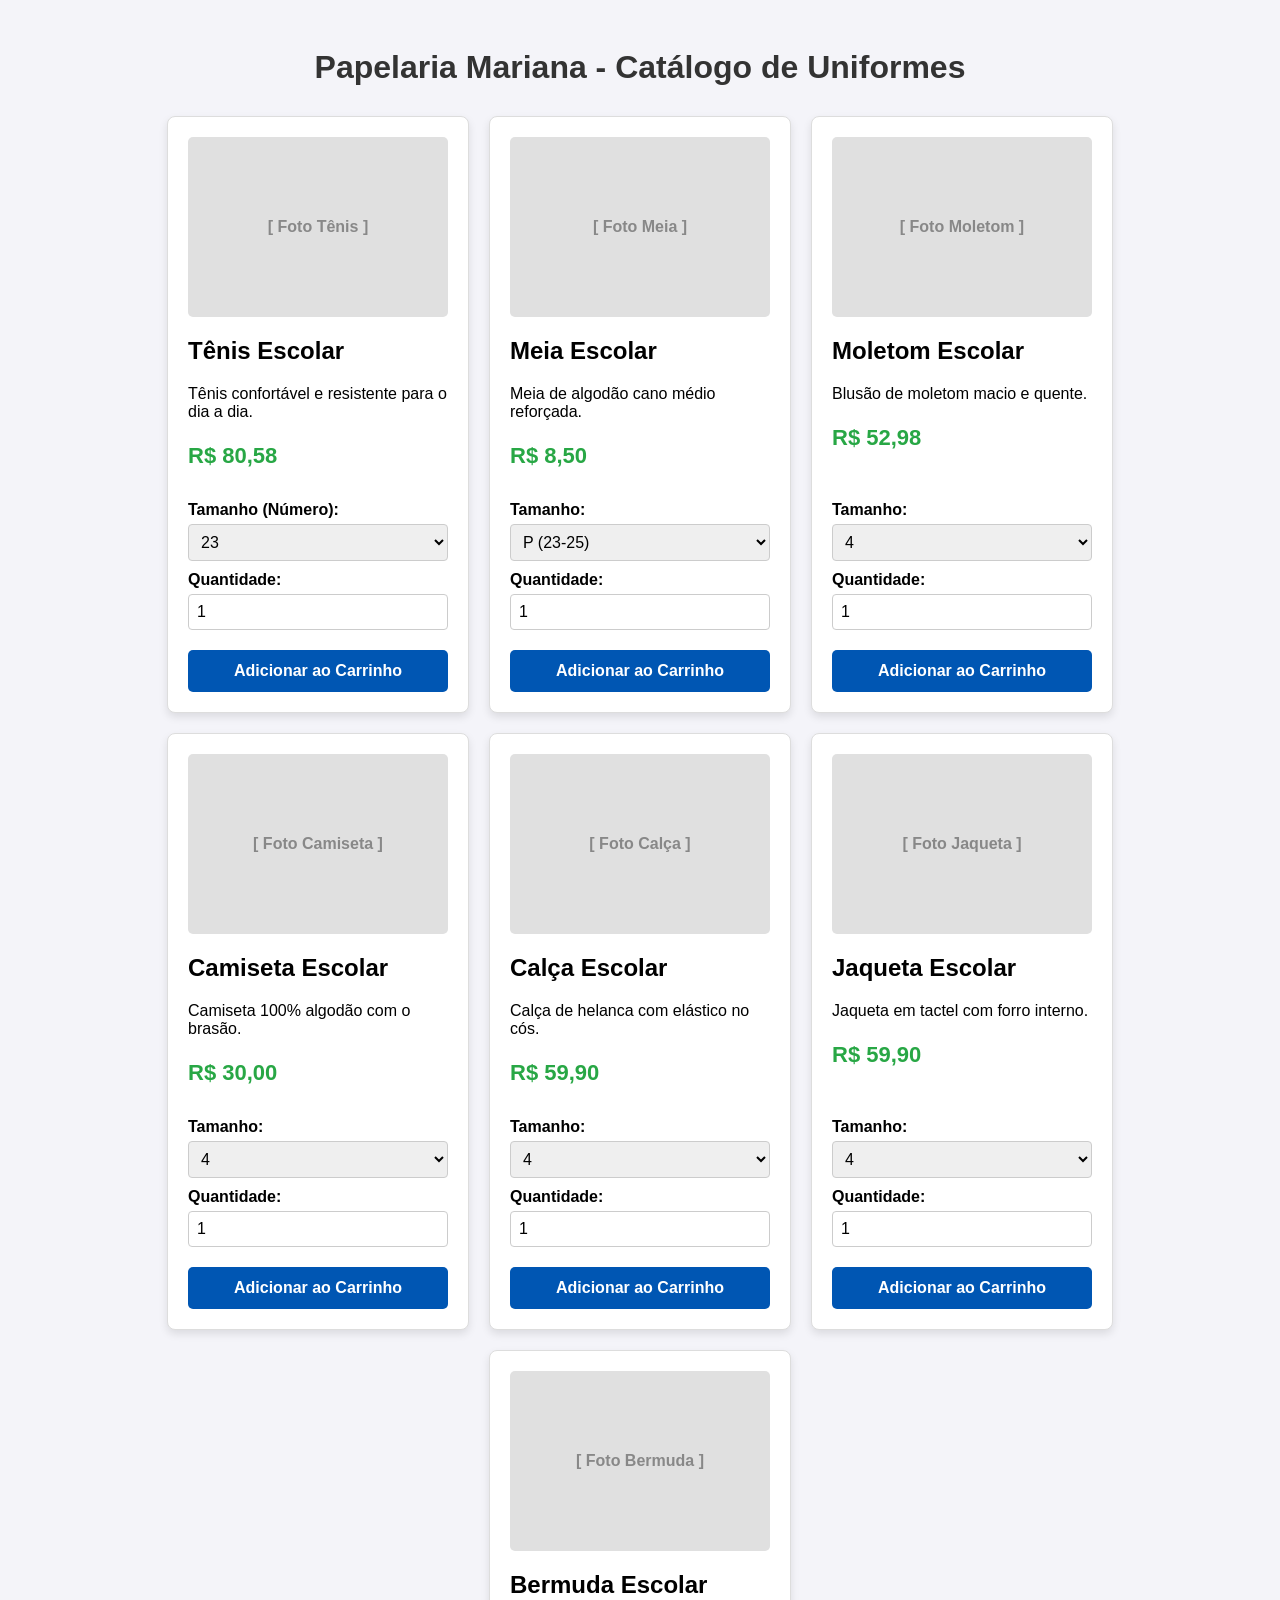
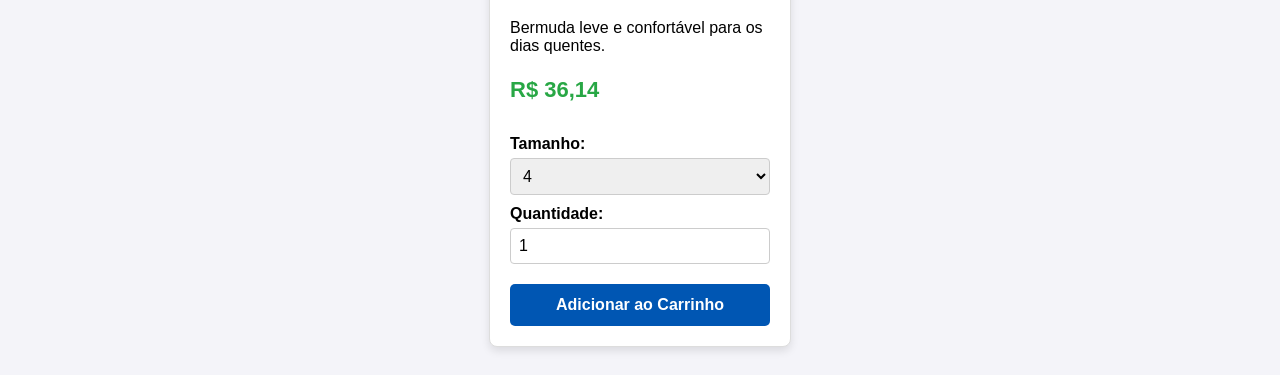
==== index.html @ b37dcd01 "feat: salva arquivos da loja localmente" ====
<!DOCTYPE html>
<html lang="pt-BR">
<head>
    <meta charset="UTF-8">
    <title>Papelaria Mariana - Catálogo de Uniformes</title>
    <style>
        body { 
            font-family: Arial, sans-serif; 
            padding: 20px; 
            background-color: #f4f4f9;
        }
        h1 {
            text-align: center;
            color: #333;
            margin-bottom: 30px;
        }
        .vitrine {
            display: flex;
            flex-wrap: wrap;
            gap: 20px;
            justify-content: center;
        }
        .produto { 
            background-color: white;
            border: 1px solid #ddd; 
            padding: 20px; 
            width: 260px; 
            border-radius: 8px; 
            box-shadow: 0 4px 8px rgba(0,0,0,0.1);
            display: flex;
            flex-direction: column;
            justify-content: space-between;
        }
        .foto-produto-placeholder {
            width: 100%;
            height: 180px;
            background-color: #e0e0e0;
            border-radius: 5px;
            display: flex;
            align-items: center;
            justify-content: center;
            color: #888;
            font-weight: bold;
            margin-bottom: 15px;
            text-align: center;
        }
        .tamanhos, .quantidade { 
            margin: 10px 0; 
        }
        select, input[type="number"] {
            padding: 8px;
            width: 100%;
            margin-top: 5px;
            font-size: 16px;
            border-radius: 4px;
            border: 1px solid #ccc;
            box-sizing: border-box;
        }
        button { 
            background-color: #0056b3; 
            color: white; 
            border: none; 
            padding: 12px 15px; 
            cursor: pointer; 
            border-radius: 5px; 
            width: 100%;
            font-size: 16px;
            font-weight: bold;
            margin-top: 10px;
        }
        button:hover { 
            background-color: #004494; 
        }
    </style>
</head>
<body>

    <h1>Papelaria Mariana - Catálogo de Uniformes</h1>
    
    <div class="vitrine">

        <!-- 1. TÊNIS ESCOLAR -->
        <div class="produto">
            <div>
                <div class="foto-produto-placeholder">[ Foto Tênis ]</div>
                <h2>Tênis Escolar</h2>
                <p>Tênis confortável e resistente para o dia a dia.</p>
                <p style="font-size: 22px; color: #28a745;"><strong>R$ 80,58</strong></p>
            </div>
            <div>
                <div class="tamanhos">
                    <label for="tamanho-1"><strong>Tamanho (Número):</strong></label>
                    <select id="tamanho-1">
                        <option value="23">23</option>
                        <option value="24">24</option>
                        <option value="25">25</option>
                        <option value="26">26</option>
                        <option value="27">27</option>
                        <option value="28">28</option>
                        <option value="29">29</option>
                        <option value="30">30</option>
                        <option value="31">31</option>
                        <option value="32">32</option>
                        <option value="33">33</option>
                        <option value="34">34</option>
                        <option value="35">35</option>
                        <option value="36">36</option>
                        <option value="37">37</option>
                        <option value="38">38</option>
                        <option value="39">39</option>
                        <option value="40">40</option>
                    </select>
                </div>
                <div class="quantidade">
                    <label for="qtd-1"><strong>Quantidade:</strong></label>
                    <input type="number" id="qtd-1" value="1" min="1">
                </div>
                <button onclick="adicionarAoCarrinho('Tênis Escolar', 80.58, 'tamanho-1', 'qtd-1')">Adicionar ao Carrinho</button>
            </div>
        </div>

        <!-- 2. MEIA ESCOLAR -->
        <div class="produto">
            <div>
                <div class="foto-produto-placeholder">[ Foto Meia ]</div>
                <h2>Meia Escolar</h2>
                <p>Meia de algodão cano médio reforçada.</p>
                <p style="font-size: 22px; color: #28a745;"><strong>R$ 8,50</strong></p>
            </div>
            <div>
                <div class="tamanhos">
                    <label for="tamanho-2"><strong>Tamanho:</strong></label>
                    <select id="tamanho-2">
                        <option value="P">P (23-25)</option>
                        <option value="M">M (26-30)</option>
                        <option value="G">G (31-37)</option>
                        <option value="GG">GG (38-40)</option>
                    </select>
                </div>
                <div class="quantidade">
                    <label for="qtd-2"><strong>Quantidade:</strong></label>
                    <input type="number" id="qtd-2" value="1" min="1">
                </div>
                <button onclick="adicionarAoCarrinho('Meia Escolar', 8.50, 'tamanho-2', 'qtd-2')">Adicionar ao Carrinho</button>
            </div>
        </div>

        <!-- 3. MOLETOM ESCOLAR -->
        <div class="produto">
            <div>
                <div class="foto-produto-placeholder">[ Foto Moletom ]</div>
                <h2>Moletom Escolar</h2>
                <p>Blusão de moletom macio e quente.</p>
                <p style="font-size: 22px; color: #28a745;"><strong>R$ 52,98</strong></p>
            </div>
            <div>
                <div class="tamanhos">
                    <label for="tamanho-3"><strong>Tamanho:</strong></label>
                    <select id="tamanho-3">
                        <option value="4">4</option>
                        <option value="6">6</option>
                        <option value="8">8</option>
                        <option value="10">10</option>
                        <option value="12">12</option>
                        <option value="14">14</option>
                        <option value="P">P</option>
                        <option value="M">M</option>
                        <option value="G">G</option>
                        <option value="GG">GG</option>
                    </select>
                </div>
                <div class="quantidade">
                    <label for="qtd-3"><strong>Quantidade:</strong></label>
                    <input type="number" id="qtd-3" value="1" min="1">
                </div>
                <button onclick="adicionarAoCarrinho('Moletom Escolar', 52.98, 'tamanho-3', 'qtd-3')">Adicionar ao Carrinho</button>
            </div>
        </div>

        <!-- 4. CAMISETA ESCOLAR -->
        <div class="produto">
            <div>
                <div class="foto-produto-placeholder">[ Foto Camiseta ]</div>
                <h2>Camiseta Escolar</h2>
                <p>Camiseta 100% algodão com o brasão.</p>
                <p style="font-size: 22px; color: #28a745;"><strong>R$ 30,00</strong></p>
            </div>
            <div>
                <div class="tamanhos">
                    <label for="tamanho-4"><strong>Tamanho:</strong></label>
                    <select id="tamanho-4">
                        <option value="4">4</option>
                        <option value="6">6</option>
                        <option value="8">8</option>
                        <option value="10">10</option>
                        <option value="12">12</option>
                        <option value="14">14</option>
                        <option value="P">P</option>
                        <option value="M">M</option>
                        <option value="G">G</option>
                        <option value="GG">GG</option>
                    </select>
                </div>
                <div class="quantidade">
                    <label for="qtd-4"><strong>Quantidade:</strong></label>
                    <input type="number" id="qtd-4" value="1" min="1">
                </div>
                <button onclick="adicionarAoCarrinho('Camiseta Escolar', 30.00, 'tamanho-4', 'qtd-4')">Adicionar ao Carrinho</button>
            </div>
        </div>

        <!-- 5. CALÇA ESCOLAR -->
        <div class="produto">
            <div>
                <div class="foto-produto-placeholder">[ Foto Calça ]</div>
                <h2>Calça Escolar</h2>
                <p>Calça de helanca com elástico no cós.</p>
                <p style="font-size: 22px; color: #28a745;"><strong>R$ 59,90</strong></p>
            </div>
            <div>
                <div class="tamanhos">
                    <label for="tamanho-5"><strong>Tamanho:</strong></label>
                    <select id="tamanho-5">
                        <option value="4">4</option>
                        <option value="6">6</option>
                        <option value="8">8</option>
                        <option value="10">10</option>
                        <option value="12">12</option>
                        <option value="14">14</option>
                        <option value="P">P</option>
                        <option value="M">M</option>
                        <option value="G">G</option>
                        <option value="GG">GG</option>
                    </select>
                </div>
                <div class="quantidade">
                    <label for="qtd-5"><strong>Quantidade:</strong></label>
                    <input type="number" id="qtd-5" value="1" min="1">
                </div>
                <button onclick="adicionarAoCarrinho('Calça Escolar', 59.90, 'tamanho-5', 'qtd-5')">Adicionar ao Carrinho</button>
            </div>
        </div>

        <!-- 6. JAQUETA ESCOLAR -->
        <div class="produto">
            <div>
                <div class="foto-produto-placeholder">[ Foto Jaqueta ]</div>
                <h2>Jaqueta Escolar</h2>
                <p>Jaqueta em tactel com forro interno.</p>
                <p style="font-size: 22px; color: #28a745;"><strong>R$ 59,90</strong></p>
            </div>
            <div>
                <div class="tamanhos">
                    <label for="tamanho-6"><strong>Tamanho:</strong></label>
                    <select id="tamanho-6">
                        <option value="4">4</option>
                        <option value="6">6</option>
                        <option value="8">8</option>
                        <option value="10">10</option>
                        <option value="12">12</option>
                        <option value="14">14</option>
                        <option value="P">P</option>
                        <option value="M">M</option>
                        <option value="G">G</option>
                        <option value="GG">GG</option>
                    </select>
                </div>
                <div class="quantidade">
                    <label for="qtd-6"><strong>Quantidade:</strong></label>
                    <input type="number" id="qtd-6" value="1" min="1">
                </div>
                <button onclick="adicionarAoCarrinho('Jaqueta Escolar', 59.90, 'tamanho-6', 'qtd-6')">Adicionar ao Carrinho</button>
            </div>
        </div>

        <!-- 7. BERMUDA ESCOLAR -->
        <div class="produto">
            <div>
                <div class="foto-produto-placeholder">[ Foto Bermuda ]</div>
                <h2>Bermuda Escolar</h2>
                <p>Bermuda leve e confortável para os dias quentes.</p>
                <p style="font-size: 22px; color: #28a745;"><strong>R$ 36,14</strong></p>
            </div>
            <div>
                <div class="tamanhos">
                    <label for="tamanho-7"><strong>Tamanho:</strong></label>
                    <select id="tamanho-7">
                        <option value="4">4</option>
                        <option value="6">6</option>
                        <option value="8">8</option>
                        <option value="10">10</option>
                        <option value="12">12</option>
                        <option value="14">14</option>
                        <option value="P">P</option>
                        <option value="M">M</option>
                        <option value="G">G</option>
                        <option value="GG">GG</option>
                    </select>
                </div>
                <div class="quantidade">
                    <label for="qtd-7"><strong>Quantidade:</strong></label>
                    <input type="number" id="qtd-7" value="1" min="1">
                </div>
                <button onclick="adicionarAoCarrinho('Bermuda Escolar', 36.14, 'tamanho-7', 'qtd-7')">Adicionar ao Carrinho</button>
            </div>
        </div>

    </div>

    <script>
        function adicionarAoCarrinho(nomeProduto, precoUnitario, idTamanho, idQuantidade) {
            const tamanho = document.getElementById(idTamanho).value;
            const quantidade = document.getElementById(idQuantidade).value;
            
            localStorage.setItem('produtoSalvo', nomeProduto);
            localStorage.setItem('precoSalvo', precoUnitario);
            localStorage.setItem('tamanhoSalvo', tamanho.toUpperCase());
            localStorage.setItem('quantidadeSalva', quantidade);
            
            alert(quantidade + "x " + nomeProduto + " (Tamanho " + tamanho.toUpperCase() + ") adicionado ao carrinho!");
            window.location.href = 'carrinho.html';
        }
    </script>

</body>
</html>
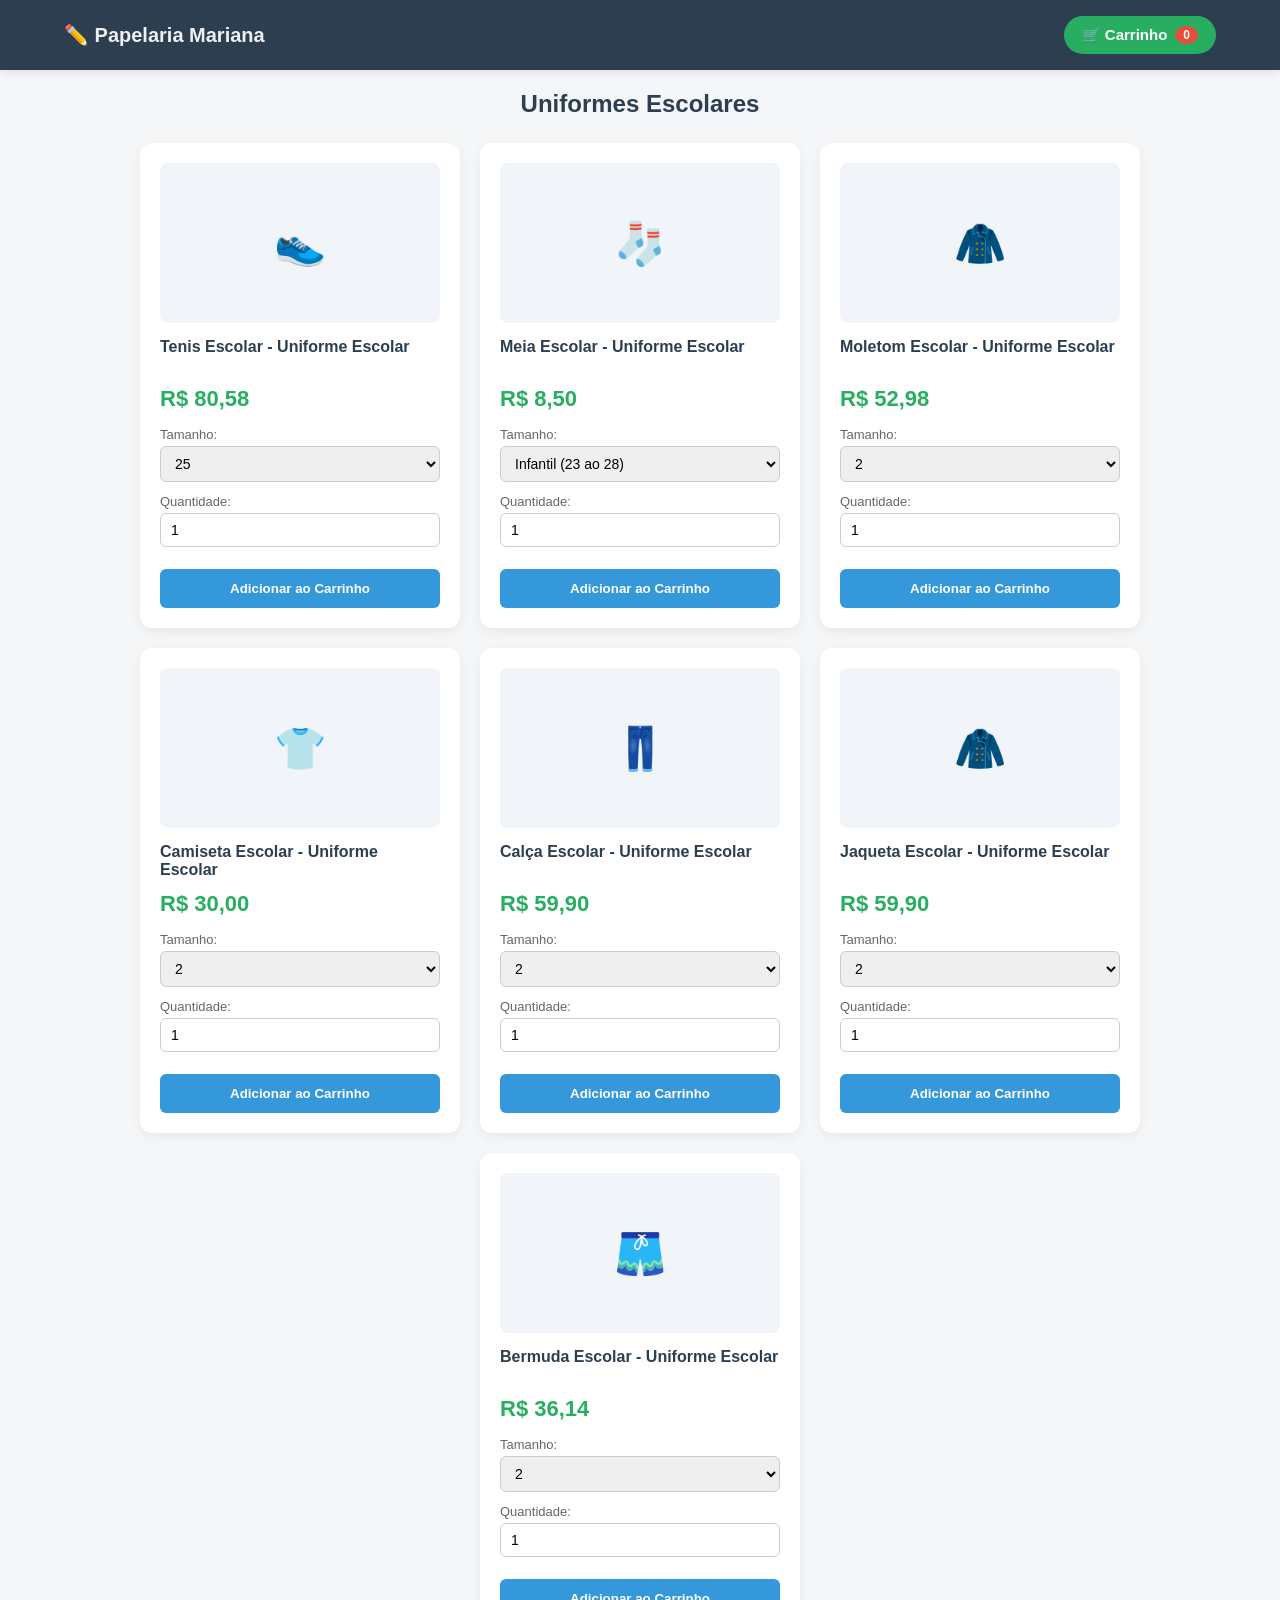
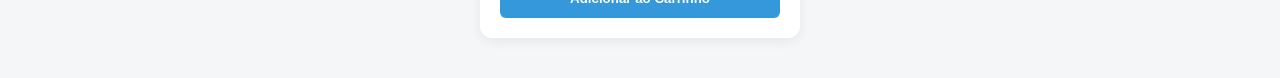
==== commit f426a166: "fix: atualiza catalogo para conter exclusivamente os 7 itens com precos exatos" ====
--- a/index.html
+++ b/index.html
@@ -2,325 +2,645 @@
 <html lang="pt-BR">
 <head>
     <meta charset="UTF-8">
-    <title>Papelaria Mariana - Catálogo de Uniformes</title>
+    <meta name="viewport" content="width=device-width, initial-scale=1.0">
+    <title>Papelaria Mariana - Uniformes Escolares</title>
     <style>
-        body { 
-            font-family: Arial, sans-serif; 
-            padding: 20px; 
-            background-color: #f4f4f9;
-        }
-        h1 {
+        * {
+            box-sizing: border-box;
+            font-family: 'Segoe UI', Tahoma, Geneva, Verdana, sans-serif;
+            margin: 0;
+            padding: 0;
+        }
+
+        body {
+            background-color: #f4f6f8;
+            color: #333;
+            padding-top: 90px;
+        }
+
+        /* --- HEADER FIXED --- */
+        header {
+            position: fixed;
+            top: 0;
+            left: 0;
+            right: 0;
+            height: 70px;
+            background-color: #2c3e50;
+            color: white;
+            display: flex;
+            justify-content: space-between;
+            align-items: center;
+            padding: 0 5%;
+            box-shadow: 0 2px 10px rgba(0,0,0,0.1);
+            z-index: 100;
+        }
+
+        .logo {
+            font-size: 20px;
+            font-weight: bold;
+            color: #ecf0f1;
+            text-decoration: none;
+        }
+
+        .btn-carrinho-header {
+            background-color: #27ae60;
+            color: white;
+            border: none;
+            padding: 10px 18px;
+            border-radius: 20px;
+            font-weight: bold;
+            cursor: pointer;
+            display: flex;
+            align-items: center;
+            gap: 8px;
+            font-size: 15px;
+            transition: background 0.2s;
+        }
+
+        .btn-carrinho-header:hover {
+            background-color: #219150;
+        }
+
+        .badge-count {
+            background-color: #e74c3c;
+            color: white;
+            border-radius: 50%;
+            padding: 2px 8px;
+            font-size: 12px;
+        }
+
+        /* --- VITRINE DE PRODUTOS --- */
+        .container {
+            max-width: 1150px;
+            margin: 0 auto 40px auto;
+            padding: 0 20px;
+        }
+
+        .titulo-pagina {
             text-align: center;
-            color: #333;
-            margin-bottom: 30px;
-        }
+            margin-bottom: 25px;
+            color: #2c3e50;
+            font-size: 24px;
+        }
+
         .vitrine {
             display: flex;
             flex-wrap: wrap;
             gap: 20px;
             justify-content: center;
         }
-        .produto { 
-            background-color: white;
-            border: 1px solid #ddd; 
-            padding: 20px; 
-            width: 260px; 
-            border-radius: 8px; 
-            box-shadow: 0 4px 8px rgba(0,0,0,0.1);
+
+        .produto {
+            background: white;
+            border-radius: 12px;
+            box-shadow: 0 4px 12px rgba(0,0,0,0.06);
+            padding: 20px;
+            width: 320px;
             display: flex;
             flex-direction: column;
             justify-content: space-between;
-        }
-        .foto-produto-placeholder {
+            transition: transform 0.2s;
+        }
+
+        .produto:hover {
+            transform: translateY(-4px);
+        }
+
+        .produto-img {
             width: 100%;
-            height: 180px;
-            background-color: #e0e0e0;
-            border-radius: 5px;
+            height: 160px;
+            background-color: #f1f5f9;
+            border-radius: 8px;
             display: flex;
             align-items: center;
             justify-content: center;
-            color: #888;
+            font-size: 42px;
+            margin-bottom: 15px;
+        }
+
+        .produto h3 {
+            font-size: 16px;
+            color: #2c3e50;
+            margin-bottom: 8px;
+            min-height: 40px;
+        }
+
+        .preco {
+            font-size: 22px;
+            color: #27ae60;
             font-weight: bold;
             margin-bottom: 15px;
+        }
+
+        .campo-grupo {
+            margin-bottom: 12px;
+        }
+
+        .campo-grupo label {
+            display: block;
+            font-size: 13px;
+            color: #666;
+            margin-bottom: 4px;
+        }
+
+        select, input[type="number"] {
+            width: 100%;
+            padding: 8px 10px;
+            border: 1px solid #ccc;
+            border-radius: 6px;
+            font-size: 14px;
+        }
+
+        .btn-add {
+            width: 100%;
+            background-color: #3498db;
+            color: white;
+            border: none;
+            padding: 12px;
+            border-radius: 6px;
+            font-weight: bold;
+            cursor: pointer;
+            margin-top: 10px;
+            transition: background 0.2s;
+        }
+
+        .btn-add:hover {
+            background-color: #2980b9;
+        }
+
+        /* --- DRAWER (CARRINHO LATERAL) --- */
+        .drawer-overlay {
+            position: fixed;
+            top: 0;
+            left: 0;
+            width: 100vw;
+            height: 100vh;
+            background: rgba(0, 0, 0, 0.5);
+            z-index: 998;
+            opacity: 0;
+            visibility: hidden;
+            transition: opacity 0.3s ease;
+        }
+
+        .drawer-overlay.ativo {
+            opacity: 1;
+            visibility: visible;
+        }
+
+        .cart-drawer {
+            position: fixed;
+            top: 0;
+            right: -400px;
+            width: 380px;
+            max-width: 90vw;
+            height: 100vh;
+            background: white;
+            z-index: 999;
+            box-shadow: -4px 0 15px rgba(0, 0, 0, 0.15);
+            display: flex;
+            flex-direction: column;
+            transition: right 0.3s ease-in-out;
+        }
+
+        .cart-drawer.ativo {
+            right: 0;
+        }
+
+        .drawer-header {
+            padding: 20px;
+            background: #f8f9fa;
+            border-bottom: 1px solid #eee;
+            display: flex;
+            justify-content: space-between;
+            align-items: center;
+        }
+
+        .drawer-header h2 {
+            font-size: 18px;
+            color: #2c3e50;
+        }
+
+        .btn-fechar {
+            background: none;
+            border: none;
+            font-size: 24px;
+            cursor: pointer;
+            color: #888;
+        }
+
+        .drawer-body {
+            flex: 1;
+            padding: 20px;
+            overflow-y: auto;
+        }
+
+        .item-drawer {
+            display: flex;
+            justify-content: space-between;
+            align-items: center;
+            padding: 12px 0;
+            border-bottom: 1px solid #eee;
+        }
+
+        .item-info h4 {
+            font-size: 14px;
+            color: #333;
+        }
+
+        .item-info p {
+            font-size: 12px;
+            color: #777;
+            margin-top: 2px;
+        }
+
+        .qtd-btn {
+            background: #e2e8f0;
+            border: none;
+            width: 24px;
+            height: 24px;
+            border-radius: 4px;
+            cursor: pointer;
+            font-weight: bold;
+        }
+
+        .btn-remover-sm {
+            background: none;
+            border: none;
+            color: #e74c3c;
+            font-size: 12px;
+            cursor: pointer;
+            margin-top: 4px;
+        }
+
+        .drawer-footer {
+            padding: 20px;
+            background: #f8f9fa;
+            border-top: 1px solid #eee;
+        }
+
+        .total-linha {
+            display: flex;
+            justify-content: space-between;
+            font-size: 18px;
+            font-weight: bold;
+            margin-bottom: 15px;
+            color: #2c3e50;
+        }
+
+        .btn-checkout {
+            display: block;
+            width: 100%;
+            background: #27ae60;
+            color: white;
             text-align: center;
-        }
-        .tamanhos, .quantidade { 
-            margin: 10px 0; 
-        }
-        select, input[type="number"] {
-            padding: 8px;
-            width: 100%;
-            margin-top: 5px;
-            font-size: 16px;
-            border-radius: 4px;
-            border: 1px solid #ccc;
-            box-sizing: border-box;
-        }
-        button { 
-            background-color: #0056b3; 
-            color: white; 
-            border: none; 
-            padding: 12px 15px; 
-            cursor: pointer; 
-            border-radius: 5px; 
-            width: 100%;
-            font-size: 16px;
+            padding: 12px;
+            border-radius: 6px;
+            text-decoration: none;
             font-weight: bold;
-            margin-top: 10px;
-        }
-        button:hover { 
-            background-color: #004494; 
+        }
+
+        .btn-checkout:hover {
+            background: #219150;
         }
     </style>
 </head>
 <body>
 
-    <h1>Papelaria Mariana - Catálogo de Uniformes</h1>
-    
-    <div class="vitrine">
-
-        <!-- 1. TÊNIS ESCOLAR -->
-        <div class="produto">
-            <div>
-                <div class="foto-produto-placeholder">[ Foto Tênis ]</div>
-                <h2>Tênis Escolar</h2>
-                <p>Tênis confortável e resistente para o dia a dia.</p>
-                <p style="font-size: 22px; color: #28a745;"><strong>R$ 80,58</strong></p>
-            </div>
-            <div>
-                <div class="tamanhos">
-                    <label for="tamanho-1"><strong>Tamanho (Número):</strong></label>
-                    <select id="tamanho-1">
-                        <option value="23">23</option>
-                        <option value="24">24</option>
-                        <option value="25">25</option>
-                        <option value="26">26</option>
-                        <option value="27">27</option>
-                        <option value="28">28</option>
-                        <option value="29">29</option>
-                        <option value="30">30</option>
-                        <option value="31">31</option>
-                        <option value="32">32</option>
-                        <option value="33">33</option>
-                        <option value="34">34</option>
-                        <option value="35">35</option>
-                        <option value="36">36</option>
-                        <option value="37">37</option>
-                        <option value="38">38</option>
-                        <option value="39">39</option>
-                        <option value="40">40</option>
-                    </select>
+    <!-- HEADER DA LOJA -->
+    <header>
+        <a href="index.html" class="logo">✏️ Papelaria Mariana</a>
+        <button class="btn-carrinho-header" onclick="abrirDrawer()">
+            🛒 Carrinho <span class="badge-count" id="badge-total">0</span>
+        </button>
+    </header>
+
+    <!-- CONTEÚDO PRINCIPAL -->
+    <div class="container">
+        <h1 class="titulo-pagina">Uniformes Escolares</h1>
+
+        <div class="vitrine">
+
+            <!-- 1. TENIS ESCOLAR -->
+            <div class="produto">
+                <div>
+                    <div class="produto-img">👟</div>
+                    <h3>Tenis Escolar - Uniforme Escolar</h3>
+                    <div class="preco">R$ 80,58</div>
+
+                    <div class="campo-grupo">
+                        <label for="tamTenis">Tamanho:</label>
+                        <select id="tamTenis">
+                            <option value="25">25</option><option value="26">26</option>
+                            <option value="27">27</option><option value="28">28</option>
+                            <option value="29">29</option><option value="30">30</option>
+                            <option value="31">31</option><option value="32">32</option>
+                            <option value="33">33</option><option value="34">34</option>
+                            <option value="35">35</option><option value="36">36</option>
+                            <option value="37">37</option><option value="38">38</option>
+                            <option value="39">39</option><option value="40">40</option>
+                        </select>
+                    </div>
+
+                    <div class="campo-grupo">
+                        <label for="qtdTenis">Quantidade:</label>
+                        <input type="number" id="qtdTenis" value="1" min="1">
+                    </div>
                 </div>
-                <div class="quantidade">
-                    <label for="qtd-1"><strong>Quantidade:</strong></label>
-                    <input type="number" id="qtd-1" value="1" min="1">
+                <button class="btn-add" onclick="adicionarAoCarrinho('Tenis Escolar - Uniforme Escolar', 80.58, 'tamTenis', 'qtdTenis')">
+                    Adicionar ao Carrinho
+                </button>
+            </div>
+
+            <!-- 2. MEIA ESCOLAR -->
+            <div class="produto">
+                <div>
+                    <div class="produto-img">🧦</div>
+                    <h3>Meia Escolar - Uniforme Escolar</h3>
+                    <div class="preco">R$ 8,50</div>
+
+                    <div class="campo-grupo">
+                        <label for="tamMeia">Tamanho:</label>
+                        <select id="tamMeia">
+                            <option value="Infantil (23 ao 28)">Infantil (23 ao 28)</option>
+                            <option value="Juvenil (29 ao 34)">Juvenil (29 ao 34)</option>
+                            <option value="Adulto (35 ao 40)">Adulto (35 ao 40)</option>
+                        </select>
+                    </div>
+
+                    <div class="campo-grupo">
+                        <label for="qtdMeia">Quantidade:</label>
+                        <input type="number" id="qtdMeia" value="1" min="1">
+                    </div>
                 </div>
-                <button onclick="adicionarAoCarrinho('Tênis Escolar', 80.58, 'tamanho-1', 'qtd-1')">Adicionar ao Carrinho</button>
-            </div>
+                <button class="btn-add" onclick="adicionarAoCarrinho('Meia Escolar - Uniforme Escolar', 8.50, 'tamMeia', 'qtdMeia')">
+                    Adicionar ao Carrinho
+                </button>
+            </div>
+
+            <!-- 3. MOLETOM ESCOLAR -->
+            <div class="produto">
+                <div>
+                    <div class="produto-img">🧥</div>
+                    <h3>Moletom Escolar - Uniforme Escolar</h3>
+                    <div class="preco">R$ 52,98</div>
+
+                    <div class="campo-grupo">
+                        <label for="tamMoletom">Tamanho:</label>
+                        <select id="tamMoletom">
+                            <option value="2">2</option><option value="4">4</option>
+                            <option value="6">6</option><option value="8">8</option>
+                            <option value="10">10</option><option value="12">12</option>
+                            <option value="14">14</option><option value="16">16</option>
+                            <option value="P">P</option><option value="M">M</option>
+                            <option value="G">G</option><option value="GG">GG</option>
+                        </select>
+                    </div>
+
+                    <div class="campo-grupo">
+                        <label for="qtdMoletom">Quantidade:</label>
+                        <input type="number" id="qtdMoletom" value="1" min="1">
+                    </div>
+                </div>
+                <button class="btn-add" onclick="adicionarAoCarrinho('Moletom Escolar - Uniforme Escolar', 52.98, 'tamMoletom', 'qtdMoletom')">
+                    Adicionar ao Carrinho
+                </button>
+            </div>
+
+            <!-- 4. CAMISETA ESCOLAR -->
+            <div class="produto">
+                <div>
+                    <div class="produto-img">👕</div>
+                    <h3>Camiseta Escolar - Uniforme Escolar</h3>
+                    <div class="preco">R$ 30,00</div>
+
+                    <div class="campo-grupo">
+                        <label for="tamCamiseta">Tamanho:</label>
+                        <select id="tamCamiseta">
+                            <option value="2">2</option><option value="4">4</option>
+                            <option value="6">6</option><option value="8">8</option>
+                            <option value="10">10</option><option value="12">12</option>
+                            <option value="14">14</option><option value="16">16</option>
+                            <option value="P">P</option><option value="M">M</option>
+                            <option value="G">G</option><option value="GG">GG</option>
+                        </select>
+                    </div>
+
+                    <div class="campo-grupo">
+                        <label for="qtdCamiseta">Quantidade:</label>
+                        <input type="number" id="qtdCamiseta" value="1" min="1">
+                    </div>
+                </div>
+                <button class="btn-add" onclick="adicionarAoCarrinho('Camiseta Escolar - Uniforme Escolar', 30.00, 'tamCamiseta', 'qtdCamiseta')">
+                    Adicionar ao Carrinho
+                </button>
+            </div>
+
+            <!-- 5. CALÇA ESCOLAR -->
+            <div class="produto">
+                <div>
+                    <div class="produto-img">👖</div>
+                    <h3>Calça Escolar - Uniforme Escolar</h3>
+                    <div class="preco">R$ 59,90</div>
+
+                    <div class="campo-grupo">
+                        <label for="tamCalca">Tamanho:</label>
+                        <select id="tamCalca">
+                            <option value="2">2</option><option value="4">4</option>
+                            <option value="6">6</option><option value="8">8</option>
+                            <option value="10">10</option><option value="12">12</option>
+                            <option value="14">14</option><option value="16">16</option>
+                            <option value="P">P</option><option value="M">M</option>
+                            <option value="G">G</option><option value="GG">GG</option>
+                        </select>
+                    </div>
+
+                    <div class="campo-grupo">
+                        <label for="qtdCalca">Quantidade:</label>
+                        <input type="number" id="qtdCalca" value="1" min="1">
+                    </div>
+                </div>
+                <button class="btn-add" onclick="adicionarAoCarrinho('Calça Escolar - Uniforme Escolar', 59.90, 'tamCalca', 'qtdCalca')">
+                    Adicionar ao Carrinho
+                </button>
+            </div>
+
+            <!-- 6. JAQUETA ESCOLAR -->
+            <div class="produto">
+                <div>
+                    <div class="produto-img">🧥</div>
+                    <h3>Jaqueta Escolar - Uniforme Escolar</h3>
+                    <div class="preco">R$ 59,90</div>
+
+                    <div class="campo-grupo">
+                        <label for="tamJaqueta">Tamanho:</label>
+                        <select id="tamJaqueta">
+                            <option value="2">2</option><option value="4">4</option>
+                            <option value="6">6</option><option value="8">8</option>
+                            <option value="10">10</option><option value="12">12</option>
+                            <option value="14">14</option><option value="16">16</option>
+                            <option value="P">P</option><option value="M">M</option>
+                            <option value="G">G</option><option value="GG">GG</option>
+                        </select>
+                    </div>
+
+                    <div class="campo-grupo">
+                        <label for="qtdJaqueta">Quantidade:</label>
+                        <input type="number" id="qtdJaqueta" value="1" min="1">
+                    </div>
+                </div>
+                <button class="btn-add" onclick="adicionarAoCarrinho('Jaqueta Escolar - Uniforme Escolar', 59.90, 'tamJaqueta', 'qtdJaqueta')">
+                    Adicionar ao Carrinho
+                </button>
+            </div>
+
+            <!-- 7. BERMUDA ESCOLAR -->
+            <div class="produto">
+                <div>
+                    <div class="produto-img">🩳</div>
+                    <h3>Bermuda Escolar - Uniforme Escolar</h3>
+                    <div class="preco">R$ 36,14</div>
+
+                    <div class="campo-grupo">
+                        <label for="tamBermuda">Tamanho:</label>
+                        <select id="tamBermuda">
+                            <option value="2">2</option><option value="4">4</option>
+                            <option value="6">6</option><option value="8">8</option>
+                            <option value="10">10</option><option value="12">12</option>
+                            <option value="14">14</option><option value="16">16</option>
+                            <option value="P">P</option><option value="M">M</option>
+                            <option value="G">G</option><option value="GG">GG</option>
+                        </select>
+                    </div>
+
+                    <div class="campo-grupo">
+                        <label for="qtdBermuda">Quantidade:</label>
+                        <input type="number" id="qtdBermuda" value="1" min="1">
+                    </div>
+                </div>
+                <button class="btn-add" onclick="adicionarAoCarrinho('Bermuda Escolar - Uniforme Escolar', 36.14, 'tamBermuda', 'qtdBermuda')">
+                    Adicionar ao Carrinho
+                </button>
+            </div>
+
         </div>
-
-        <!-- 2. MEIA ESCOLAR -->
-        <div class="produto">
-            <div>
-                <div class="foto-produto-placeholder">[ Foto Meia ]</div>
-                <h2>Meia Escolar</h2>
-                <p>Meia de algodão cano médio reforçada.</p>
-                <p style="font-size: 22px; color: #28a745;"><strong>R$ 8,50</strong></p>
-            </div>
-            <div>
-                <div class="tamanhos">
-                    <label for="tamanho-2"><strong>Tamanho:</strong></label>
-                    <select id="tamanho-2">
-                        <option value="P">P (23-25)</option>
-                        <option value="M">M (26-30)</option>
-                        <option value="G">G (31-37)</option>
-                        <option value="GG">GG (38-40)</option>
-                    </select>
-                </div>
-                <div class="quantidade">
-                    <label for="qtd-2"><strong>Quantidade:</strong></label>
-                    <input type="number" id="qtd-2" value="1" min="1">
-                </div>
-                <button onclick="adicionarAoCarrinho('Meia Escolar', 8.50, 'tamanho-2', 'qtd-2')">Adicionar ao Carrinho</button>
-            </div>
+    </div>
+
+    <!-- FUNDO ESCURO DO DRAWER -->
+    <div class="drawer-overlay" id="drawerOverlay" onclick="fecharDrawer()"></div>
+
+    <!-- GAVETA LATERAL DO CARRINHO (DRAWER) -->
+    <div class="cart-drawer" id="cartDrawer">
+        <div class="drawer-header">
+            <h2>🛒 Meu Carrinho</h2>
+            <button class="btn-fechar" onclick="fecharDrawer()">&times;</button>
         </div>
 
-        <!-- 3. MOLETOM ESCOLAR -->
-        <div class="produto">
-            <div>
-                <div class="foto-produto-placeholder">[ Foto Moletom ]</div>
-                <h2>Moletom Escolar</h2>
-                <p>Blusão de moletom macio e quente.</p>
-                <p style="font-size: 22px; color: #28a745;"><strong>R$ 52,98</strong></p>
-            </div>
-            <div>
-                <div class="tamanhos">
-                    <label for="tamanho-3"><strong>Tamanho:</strong></label>
-                    <select id="tamanho-3">
-                        <option value="4">4</option>
-                        <option value="6">6</option>
-                        <option value="8">8</option>
-                        <option value="10">10</option>
-                        <option value="12">12</option>
-                        <option value="14">14</option>
-                        <option value="P">P</option>
-                        <option value="M">M</option>
-                        <option value="G">G</option>
-                        <option value="GG">GG</option>
-                    </select>
-                </div>
-                <div class="quantidade">
-                    <label for="qtd-3"><strong>Quantidade:</strong></label>
-                    <input type="number" id="qtd-3" value="1" min="1">
-                </div>
-                <button onclick="adicionarAoCarrinho('Moletom Escolar', 52.98, 'tamanho-3', 'qtd-3')">Adicionar ao Carrinho</button>
-            </div>
+        <div class="drawer-body" id="drawerItems">
+            <!-- Itens do carrinho serão desenhados aqui dinamicamente -->
         </div>
 
-        <!-- 4. CAMISETA ESCOLAR -->
-        <div class="produto">
-            <div>
-                <div class="foto-produto-placeholder">[ Foto Camiseta ]</div>
-                <h2>Camiseta Escolar</h2>
-                <p>Camiseta 100% algodão com o brasão.</p>
-                <p style="font-size: 22px; color: #28a745;"><strong>R$ 30,00</strong></p>
-            </div>
-            <div>
-                <div class="tamanhos">
-                    <label for="tamanho-4"><strong>Tamanho:</strong></label>
-                    <select id="tamanho-4">
-                        <option value="4">4</option>
-                        <option value="6">6</option>
-                        <option value="8">8</option>
-                        <option value="10">10</option>
-                        <option value="12">12</option>
-                        <option value="14">14</option>
-                        <option value="P">P</option>
-                        <option value="M">M</option>
-                        <option value="G">G</option>
-                        <option value="GG">GG</option>
-                    </select>
-                </div>
-                <div class="quantidade">
-                    <label for="qtd-4"><strong>Quantidade:</strong></label>
-                    <input type="number" id="qtd-4" value="1" min="1">
-                </div>
-                <button onclick="adicionarAoCarrinho('Camiseta Escolar', 30.00, 'tamanho-4', 'qtd-4')">Adicionar ao Carrinho</button>
-            </div>
+        <div class="drawer-footer">
+            <div class="total-linha">
+                <span>Total:</span>
+                <span id="drawerTotal">R$ 0,00</span>
+            </div>
+            <a href="carrinho.html" class="btn-checkout">Ver Carrinho / Finalizar</a>
         </div>
-
-        <!-- 5. CALÇA ESCOLAR -->
-        <div class="produto">
-            <div>
-                <div class="foto-produto-placeholder">[ Foto Calça ]</div>
-                <h2>Calça Escolar</h2>
-                <p>Calça de helanca com elástico no cós.</p>
-                <p style="font-size: 22px; color: #28a745;"><strong>R$ 59,90</strong></p>
-            </div>
-            <div>
-                <div class="tamanhos">
-                    <label for="tamanho-5"><strong>Tamanho:</strong></label>
-                    <select id="tamanho-5">
-                        <option value="4">4</option>
-                        <option value="6">6</option>
-                        <option value="8">8</option>
-                        <option value="10">10</option>
-                        <option value="12">12</option>
-                        <option value="14">14</option>
-                        <option value="P">P</option>
-                        <option value="M">M</option>
-                        <option value="G">G</option>
-                        <option value="GG">GG</option>
-                    </select>
-                </div>
-                <div class="quantidade">
-                    <label for="qtd-5"><strong>Quantidade:</strong></label>
-                    <input type="number" id="qtd-5" value="1" min="1">
-                </div>
-                <button onclick="adicionarAoCarrinho('Calça Escolar', 59.90, 'tamanho-5', 'qtd-5')">Adicionar ao Carrinho</button>
-            </div>
-        </div>
-
-        <!-- 6. JAQUETA ESCOLAR -->
-        <div class="produto">
-            <div>
-                <div class="foto-produto-placeholder">[ Foto Jaqueta ]</div>
-                <h2>Jaqueta Escolar</h2>
-                <p>Jaqueta em tactel com forro interno.</p>
-                <p style="font-size: 22px; color: #28a745;"><strong>R$ 59,90</strong></p>
-            </div>
-            <div>
-                <div class="tamanhos">
-                    <label for="tamanho-6"><strong>Tamanho:</strong></label>
-                    <select id="tamanho-6">
-                        <option value="4">4</option>
-                        <option value="6">6</option>
-                        <option value="8">8</option>
-                        <option value="10">10</option>
-                        <option value="12">12</option>
-                        <option value="14">14</option>
-                        <option value="P">P</option>
-                        <option value="M">M</option>
-                        <option value="G">G</option>
-                        <option value="GG">GG</option>
-                    </select>
-                </div>
-                <div class="quantidade">
-                    <label for="qtd-6"><strong>Quantidade:</strong></label>
-                    <input type="number" id="qtd-6" value="1" min="1">
-                </div>
-                <button onclick="adicionarAoCarrinho('Jaqueta Escolar', 59.90, 'tamanho-6', 'qtd-6')">Adicionar ao Carrinho</button>
-            </div>
-        </div>
-
-        <!-- 7. BERMUDA ESCOLAR -->
-        <div class="produto">
-            <div>
-                <div class="foto-produto-placeholder">[ Foto Bermuda ]</div>
-                <h2>Bermuda Escolar</h2>
-                <p>Bermuda leve e confortável para os dias quentes.</p>
-                <p style="font-size: 22px; color: #28a745;"><strong>R$ 36,14</strong></p>
-            </div>
-            <div>
-                <div class="tamanhos">
-                    <label for="tamanho-7"><strong>Tamanho:</strong></label>
-                    <select id="tamanho-7">
-                        <option value="4">4</option>
-                        <option value="6">6</option>
-                        <option value="8">8</option>
-                        <option value="10">10</option>
-                        <option value="12">12</option>
-                        <option value="14">14</option>
-                        <option value="P">P</option>
-                        <option value="M">M</option>
-                        <option value="G">G</option>
-                        <option value="GG">GG</option>
-                    </select>
-                </div>
-                <div class="quantidade">
-                    <label for="qtd-7"><strong>Quantidade:</strong></label>
-                    <input type="number" id="qtd-7" value="1" min="1">
-                </div>
-                <button onclick="adicionarAoCarrinho('Bermuda Escolar', 36.14, 'tamanho-7', 'qtd-7')">Adicionar ao Carrinho</button>
-            </div>
-        </div>
-
     </div>
 
+    <!-- JAVASCRIPT INTEGRADO -->
     <script>
-        function adicionarAoCarrinho(nomeProduto, precoUnitario, idTamanho, idQuantidade) {
-            const tamanho = document.getElementById(idTamanho).value;
-            const quantidade = document.getElementById(idQuantidade).value;
-            
-            localStorage.setItem('produtoSalvo', nomeProduto);
-            localStorage.setItem('precoSalvo', precoUnitario);
-            localStorage.setItem('tamanhoSalvo', tamanho.toUpperCase());
-            localStorage.setItem('quantidadeSalva', quantidade);
-            
-            alert(quantidade + "x " + nomeProduto + " (Tamanho " + tamanho.toUpperCase() + ") adicionado ao carrinho!");
-            window.location.href = 'carrinho.html';
-        }
+        function abrirDrawer() {
+            document.getElementById('cartDrawer').classList.add('ativo');
+            document.getElementById('drawerOverlay').classList.add('ativo');
+            renderizarDrawer();
+        }
+
+        function fecharDrawer() {
+            document.getElementById('cartDrawer').classList.remove('ativo');
+            document.getElementById('drawerOverlay').classList.remove('ativo');
+        }
+
+        function adicionarAoCarrinho(nome, preco, idTamanho, idQtd) {
+            const elTamanho = document.getElementById(idTamanho);
+            const tamanho = elTamanho ? elTamanho.value : 'Padrão';
+            const quantidade = parseInt(document.getElementById(idQtd).value);
+
+            if (isNaN(quantidade) || quantidade <= 0) return;
+
+            let carrinho = JSON.parse(localStorage.getItem('carrinho')) || [];
+            const itemExistente = carrinho.find(item => item.nome === nome && item.tamanho === tamanho);
+
+            if (itemExistente) {
+                itemExistente.quantidade += quantidade;
+            } else {
+                carrinho.push({ nome, preco, tamanho, quantidade });
+            }
+
+            localStorage.setItem('carrinho', JSON.stringify(carrinho));
+            atualizarContadorHeader();
+            abrirDrawer();
+        }
+
+        function alterarQtdDrawer(index, mudanca) {
+            let carrinho = JSON.parse(localStorage.getItem('carrinho')) || [];
+            if (carrinho[index]) {
+                carrinho[index].quantidade += mudanca;
+                if (carrinho[index].quantidade <= 0) {
+                    carrinho.splice(index, 1);
+                }
+                localStorage.setItem('carrinho', JSON.stringify(carrinho));
+                renderizarDrawer();
+                atualizarContadorHeader();
+            }
+        }
+
+        function renderizarDrawer() {
+            const carrinho = JSON.parse(localStorage.getItem('carrinho')) || [];
+            const container = document.getElementById('drawerItems');
+            const totalEl = document.getElementById('drawerTotal');
+
+            if (carrinho.length === 0) {
+                container.innerHTML = '<p style="text-align: center; color: #888; margin-top: 40px;">Seu carrinho está vazio.</p>';
+                totalEl.innerText = 'R$ 0,00';
+                return;
+            }
+
+            let html = '';
+            let total = 0;
+
+            carrinho.forEach((item, index) => {
+                const subtotal = item.preco * item.quantidade;
+                total += subtotal;
+
+                html += `
+                    <div class="item-drawer">
+                        <div class="item-info">
+                            <h4>${item.nome}</h4>
+                            <p>Tamanho: ${item.tamanho}</p>
+                            <p>R$ ${item.preco.toFixed(2).replace('.', ',')}</p>
+                            <button class="btn-remover-sm" onclick="alterarQtdDrawer(${index}, -${item.quantidade})">Remover</button>
+                        </div>
+                        <div style="display: flex; align-items: center; gap: 6px;">
+                            <button class="qtd-btn" onclick="alterarQtdDrawer(${index}, -1)">-</button>
+                            <strong>${item.quantidade}</strong>
+                            <button class="qtd-btn" onclick="alterarQtdDrawer(${index}, 1)">+</button>
+                        </div>
+                    </div>
+                `;
+            });
+
+            container.innerHTML = html;
+            totalEl.innerText = `R$ ${total.toFixed(2).replace('.', ',')}`;
+        }
+
+        function atualizarContadorHeader() {
+            const carrinho = JSON.parse(localStorage.getItem('carrinho')) || [];
+            const totalItens = carrinho.reduce((acc, item) => acc + item.quantidade, 0);
+            document.getElementById('badge-total').innerText = totalItens;
+        }
+
+        window.onload = atualizarContadorHeader;
     </script>
-
 </body>
 </html>
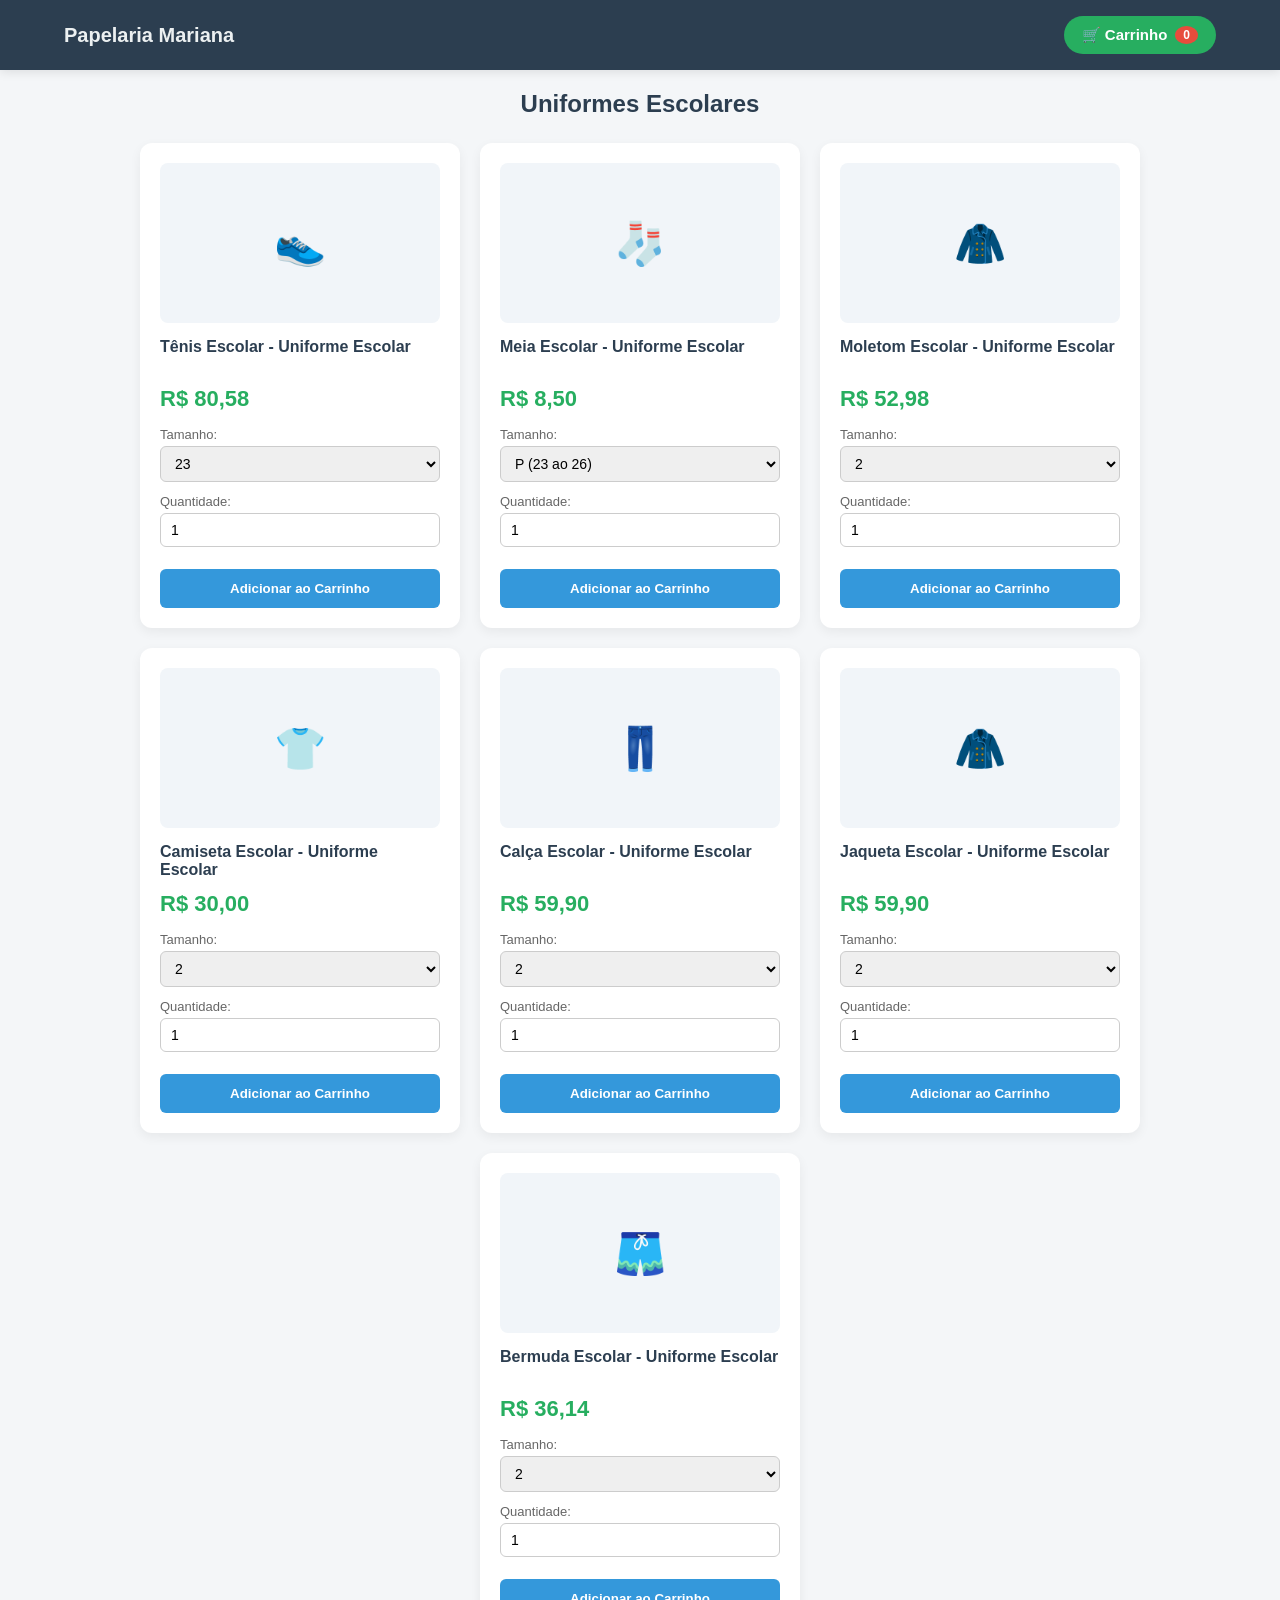
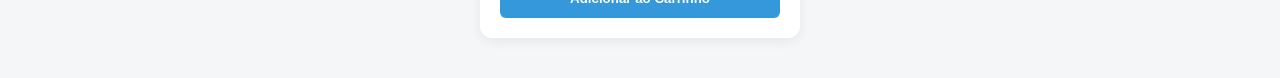
==== commit 7dcd0d14: "fix: corrige bugs e ajusta comportamento do codigo" ====
--- a/index.html
+++ b/index.html
@@ -54,11 +54,15 @@
             align-items: center;
             gap: 8px;
             font-size: 15px;
-            transition: background 0.2s;
+            transition: background 0.2s, transform 0.1s;
         }
 
         .btn-carrinho-header:hover {
             background-color: #219150;
+        }
+
+        .btn-carrinho-header:active {
+            transform: scale(0.98);
         }
 
         .badge-count {
@@ -67,6 +71,8 @@
             border-radius: 50%;
             padding: 2px 8px;
             font-size: 12px;
+            min-width: 20px;
+            text-align: center;
         }
 
         /* --- VITRINE DE PRODUTOS --- */
@@ -99,11 +105,12 @@
             display: flex;
             flex-direction: column;
             justify-content: space-between;
-            transition: transform 0.2s;
+            transition: transform 0.2s, box-shadow 0.2s;
         }
 
         .produto:hover {
             transform: translateY(-4px);
+            box-shadow: 0 6px 16px rgba(0,0,0,0.1);
         }
 
         .produto-img {
@@ -149,6 +156,12 @@
             border: 1px solid #ccc;
             border-radius: 6px;
             font-size: 14px;
+            outline: none;
+            transition: border-color 0.2s;
+        }
+
+        select:focus, input[type="number"]:focus {
+            border-color: #3498db;
         }
 
         .btn-add {
@@ -179,7 +192,7 @@
             z-index: 998;
             opacity: 0;
             visibility: hidden;
-            transition: opacity 0.3s ease;
+            transition: opacity 0.3s ease, visibility 0.3s ease;
         }
 
         .drawer-overlay.ativo {
@@ -226,6 +239,11 @@
             font-size: 24px;
             cursor: pointer;
             color: #888;
+            transition: color 0.2s;
+        }
+
+        .btn-fechar:hover {
+            color: #333;
         }
 
         .drawer-body {
@@ -261,6 +279,11 @@
             border-radius: 4px;
             cursor: pointer;
             font-weight: bold;
+            transition: background 0.2s;
+        }
+
+        .qtd-btn:hover {
+            background: #cbd5e1;
         }
 
         .btn-remover-sm {
@@ -270,6 +293,12 @@
             font-size: 12px;
             cursor: pointer;
             margin-top: 4px;
+            padding: 0;
+            text-decoration: underline;
+        }
+
+        .btn-remover-sm:hover {
+            color: #c0392b;
         }
 
         .drawer-footer {
@@ -297,6 +326,7 @@
             border-radius: 6px;
             text-decoration: none;
             font-weight: bold;
+            transition: background 0.2s;
         }
 
         .btn-checkout:hover {
@@ -308,8 +338,8 @@
 
     <!-- HEADER DA LOJA -->
     <header>
-        <a href="index.html" class="logo">✏️ Papelaria Mariana</a>
-        <button class="btn-carrinho-header" onclick="abrirDrawer()">
+        <a href="index.html" class="logo">Papelaria Mariana</a>
+        <button class="btn-carrinho-header" onclick="abrirDrawer()" aria-label="Abrir carrinho de compras">
             🛒 Carrinho <span class="badge-count" id="badge-total">0</span>
         </button>
     </header>
@@ -320,16 +350,17 @@
 
         <div class="vitrine">
 
-            <!-- 1. TENIS ESCOLAR -->
+            <!-- 1. TÊNIS ESCOLAR -->
             <div class="produto">
                 <div>
                     <div class="produto-img">👟</div>
-                    <h3>Tenis Escolar - Uniforme Escolar</h3>
+                    <h3>Tênis Escolar - Uniforme Escolar</h3>
                     <div class="preco">R$ 80,58</div>
 
                     <div class="campo-grupo">
                         <label for="tamTenis">Tamanho:</label>
                         <select id="tamTenis">
+                            <option value="23">23</option><option value="24">24</option>
                             <option value="25">25</option><option value="26">26</option>
                             <option value="27">27</option><option value="28">28</option>
                             <option value="29">29</option><option value="30">30</option>
@@ -346,7 +377,7 @@
                         <input type="number" id="qtdTenis" value="1" min="1">
                     </div>
                 </div>
-                <button class="btn-add" onclick="adicionarAoCarrinho('Tenis Escolar - Uniforme Escolar', 80.58, 'tamTenis', 'qtdTenis')">
+                <button class="btn-add" onclick="adicionarAoCarrinho('Tênis Escolar - Uniforme Escolar', 80.58, 'tamTenis', 'qtdTenis')">
                     Adicionar ao Carrinho
                 </button>
             </div>
@@ -361,9 +392,10 @@
                     <div class="campo-grupo">
                         <label for="tamMeia">Tamanho:</label>
                         <select id="tamMeia">
-                            <option value="Infantil (23 ao 28)">Infantil (23 ao 28)</option>
-                            <option value="Juvenil (29 ao 34)">Juvenil (29 ao 34)</option>
-                            <option value="Adulto (35 ao 40)">Adulto (35 ao 40)</option>
+                            <option value="P (23 ao 26)">P (23 ao 26)</option>
+                            <option value="M (27 ao 32)">M (27 ao 32)</option>
+                            <option value="G (33 ao 36)">G (33 ao 36)</option>
+                            <option value="GG (37 ao 40)">GG (37 ao 40)</option>
                         </select>
                     </div>
 
@@ -390,7 +422,7 @@
                             <option value="2">2</option><option value="4">4</option>
                             <option value="6">6</option><option value="8">8</option>
                             <option value="10">10</option><option value="12">12</option>
-                            <option value="14">14</option><option value="16">16</option>
+                            <option value="14">14</option>
                             <option value="P">P</option><option value="M">M</option>
                             <option value="G">G</option><option value="GG">GG</option>
                         </select>
@@ -419,7 +451,7 @@
                             <option value="2">2</option><option value="4">4</option>
                             <option value="6">6</option><option value="8">8</option>
                             <option value="10">10</option><option value="12">12</option>
-                            <option value="14">14</option><option value="16">16</option>
+                            <option value="14">14</option>
                             <option value="P">P</option><option value="M">M</option>
                             <option value="G">G</option><option value="GG">GG</option>
                         </select>
@@ -448,7 +480,7 @@
                             <option value="2">2</option><option value="4">4</option>
                             <option value="6">6</option><option value="8">8</option>
                             <option value="10">10</option><option value="12">12</option>
-                            <option value="14">14</option><option value="16">16</option>
+                            <option value="14">14</option>
                             <option value="P">P</option><option value="M">M</option>
                             <option value="G">G</option><option value="GG">GG</option>
                         </select>
@@ -477,7 +509,7 @@
                             <option value="2">2</option><option value="4">4</option>
                             <option value="6">6</option><option value="8">8</option>
                             <option value="10">10</option><option value="12">12</option>
-                            <option value="14">14</option><option value="16">16</option>
+                            <option value="14">14</option>
                             <option value="P">P</option><option value="M">M</option>
                             <option value="G">G</option><option value="GG">GG</option>
                         </select>
@@ -506,7 +538,7 @@
                             <option value="2">2</option><option value="4">4</option>
                             <option value="6">6</option><option value="8">8</option>
                             <option value="10">10</option><option value="12">12</option>
-                            <option value="14">14</option><option value="16">16</option>
+                            <option value="14">14</option>
                             <option value="P">P</option><option value="M">M</option>
                             <option value="G">G</option><option value="GG">GG</option>
                         </select>
@@ -529,10 +561,10 @@
     <div class="drawer-overlay" id="drawerOverlay" onclick="fecharDrawer()"></div>
 
     <!-- GAVETA LATERAL DO CARRINHO (DRAWER) -->
-    <div class="cart-drawer" id="cartDrawer">
+    <div class="cart-drawer" id="cartDrawer" role="dialog" aria-modal="true" aria-label="Seu carrinho de compras">
         <div class="drawer-header">
             <h2>🛒 Meu Carrinho</h2>
-            <button class="btn-fechar" onclick="fecharDrawer()">&times;</button>
+            <button class="btn-fechar" onclick="fecharDrawer()" aria-label="Fechar carrinho">&times;</button>
         </div>
 
         <div class="drawer-body" id="drawerItems">
@@ -550,6 +582,11 @@
 
     <!-- JAVASCRIPT INTEGRADO -->
     <script>
+        // Formatador BRL nativo
+        const formatarMoeda = (valor) => {
+            return new Intl.NumberFormat('pt-BR', { style: 'currency', currency: 'BRL' }).format(valor);
+        };
+
         function abrirDrawer() {
             document.getElementById('cartDrawer').classList.add('ativo');
             document.getElementById('drawerOverlay').classList.add('ativo');
@@ -561,10 +598,18 @@
             document.getElementById('drawerOverlay').classList.remove('ativo');
         }
 
+        // Fechar gaveta com tecla ESC
+        document.addEventListener('keydown', function(e) {
+            if (e.key === 'Escape') {
+                fecharDrawer();
+            }
+        });
+
         function adicionarAoCarrinho(nome, preco, idTamanho, idQtd) {
             const elTamanho = document.getElementById(idTamanho);
+            const elQtd = document.getElementById(idQtd);
             const tamanho = elTamanho ? elTamanho.value : 'Padrão';
-            const quantidade = parseInt(document.getElementById(idQtd).value);
+            const quantidade = parseInt(elQtd ? elQtd.value : 1);
 
             if (isNaN(quantidade) || quantidade <= 0) return;
 
@@ -578,6 +623,10 @@
             }
 
             localStorage.setItem('carrinho', JSON.stringify(carrinho));
+            
+            // Resetar a quantidade para 1 após adicionar
+            if (elQtd) elQtd.value = 1;
+
             atualizarContadorHeader();
             abrirDrawer();
         }
@@ -602,7 +651,7 @@
 
             if (carrinho.length === 0) {
                 container.innerHTML = '<p style="text-align: center; color: #888; margin-top: 40px;">Seu carrinho está vazio.</p>';
-                totalEl.innerText = 'R$ 0,00';
+                totalEl.innerText = formatarMoeda(0);
                 return;
             }
 
@@ -618,20 +667,20 @@
                         <div class="item-info">
                             <h4>${item.nome}</h4>
                             <p>Tamanho: ${item.tamanho}</p>
-                            <p>R$ ${item.preco.toFixed(2).replace('.', ',')}</p>
+                            <p>${formatarMoeda(item.preco)}</p>
                             <button class="btn-remover-sm" onclick="alterarQtdDrawer(${index}, -${item.quantidade})">Remover</button>
                         </div>
                         <div style="display: flex; align-items: center; gap: 6px;">
-                            <button class="qtd-btn" onclick="alterarQtdDrawer(${index}, -1)">-</button>
+                            <button class="qtd-btn" onclick="alterarQtdDrawer(${index}, -1)" aria-label="Diminuir quantidade">-</button>
                             <strong>${item.quantidade}</strong>
-                            <button class="qtd-btn" onclick="alterarQtdDrawer(${index}, 1)">+</button>
+                            <button class="qtd-btn" onclick="alterarQtdDrawer(${index}, 1)" aria-label="Aumentar quantidade">+</button>
                         </div>
                     </div>
                 `;
             });
 
             container.innerHTML = html;
-            totalEl.innerText = `R$ ${total.toFixed(2).replace('.', ',')}`;
+            totalEl.innerText = formatarMoeda(total);
         }
 
         function atualizarContadorHeader() {
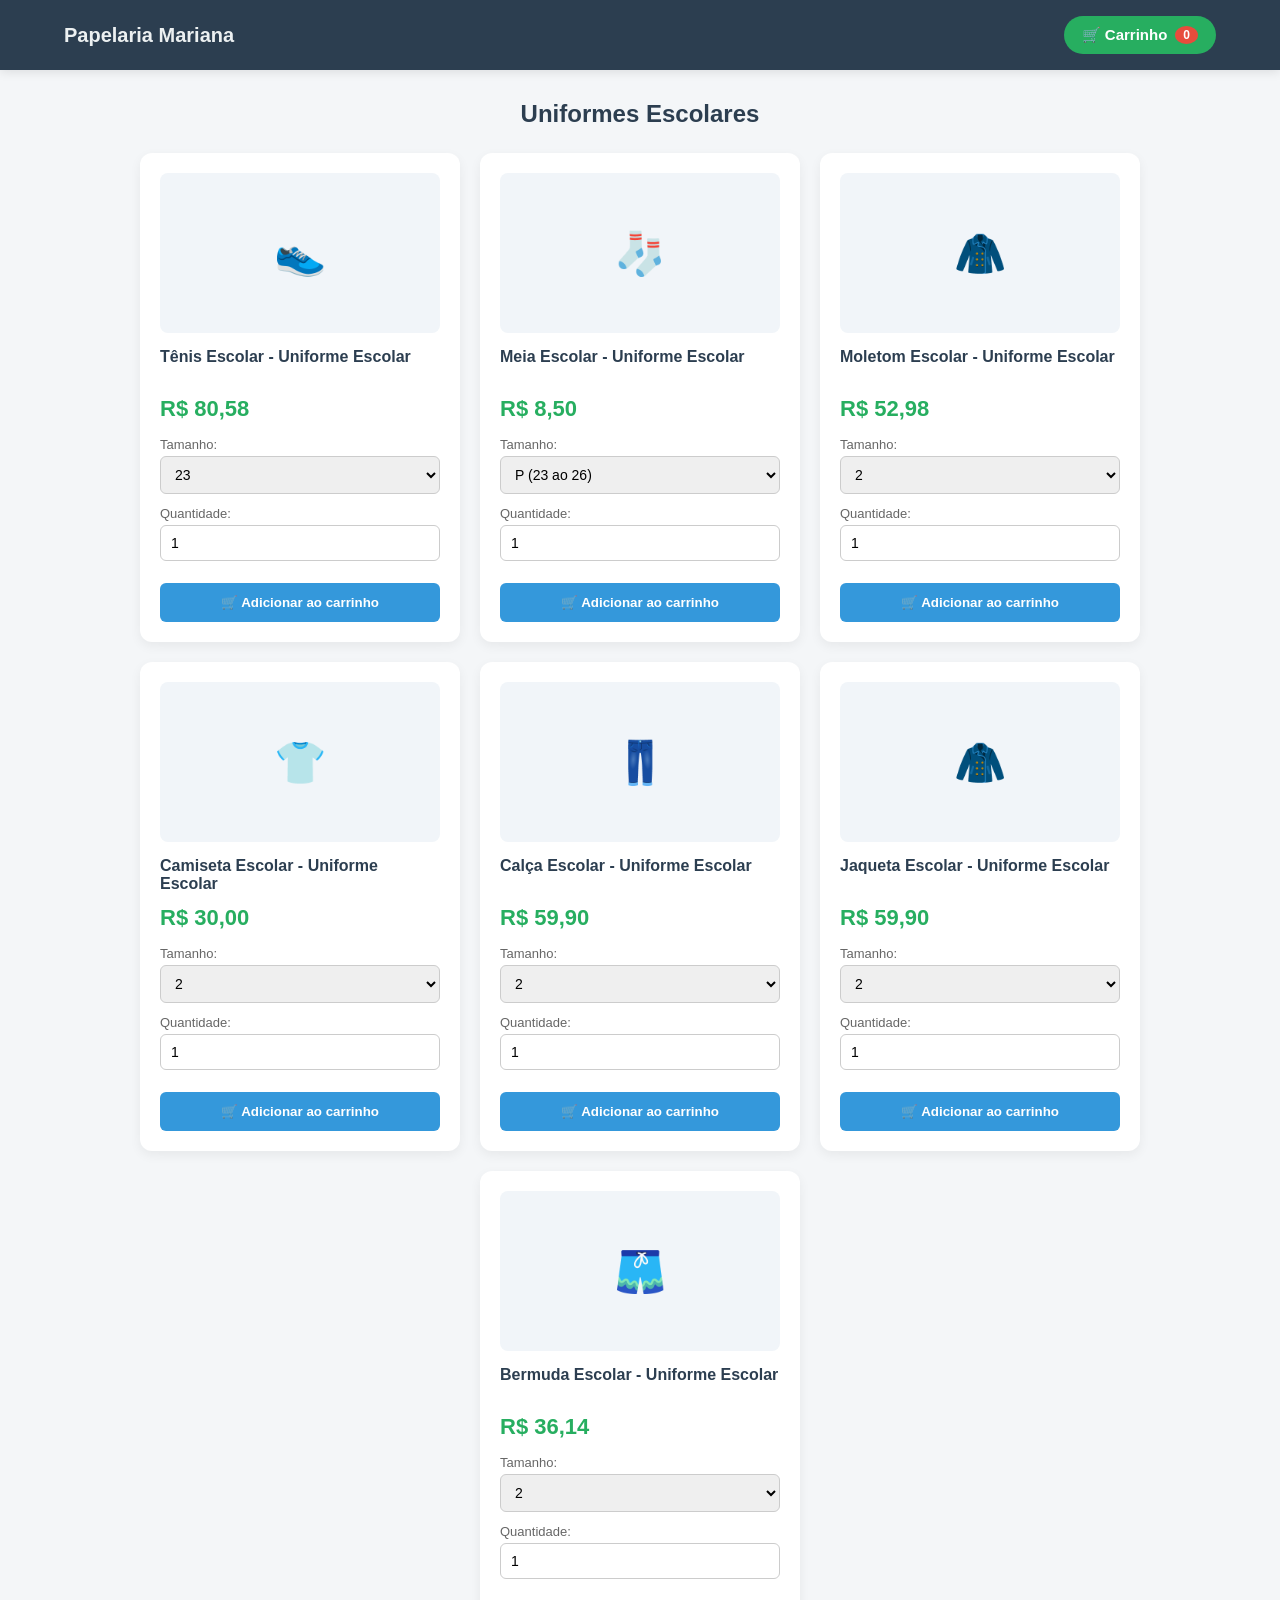
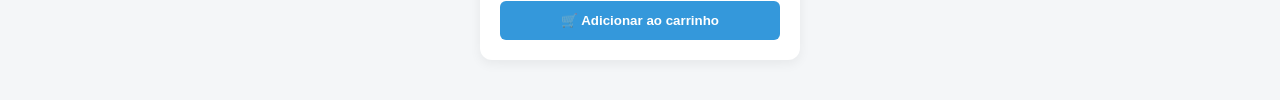
==== commit e5ed0057: "Refatora estrutura do frontend" ====
--- a/index.html
+++ b/index.html
@@ -3,693 +3,68 @@
 <head>
     <meta charset="UTF-8">
     <meta name="viewport" content="width=device-width, initial-scale=1.0">
+    <link rel="stylesheet" href="css/style.css">
     <title>Papelaria Mariana - Uniformes Escolares</title>
-    <style>
-        * {
-            box-sizing: border-box;
-            font-family: 'Segoe UI', Tahoma, Geneva, Verdana, sans-serif;
-            margin: 0;
-            padding: 0;
-        }
+</head>
 
-        body {
-            background-color: #f4f6f8;
-            color: #333;
-            padding-top: 90px;
-        }
-
-        /* --- HEADER FIXED --- */
-        header {
-            position: fixed;
-            top: 0;
-            left: 0;
-            right: 0;
-            height: 70px;
-            background-color: #2c3e50;
-            color: white;
-            display: flex;
-            justify-content: space-between;
-            align-items: center;
-            padding: 0 5%;
-            box-shadow: 0 2px 10px rgba(0,0,0,0.1);
-            z-index: 100;
-        }
-
-        .logo {
-            font-size: 20px;
-            font-weight: bold;
-            color: #ecf0f1;
-            text-decoration: none;
-        }
-
-        .btn-carrinho-header {
-            background-color: #27ae60;
-            color: white;
-            border: none;
-            padding: 10px 18px;
-            border-radius: 20px;
-            font-weight: bold;
-            cursor: pointer;
-            display: flex;
-            align-items: center;
-            gap: 8px;
-            font-size: 15px;
-            transition: background 0.2s, transform 0.1s;
-        }
-
-        .btn-carrinho-header:hover {
-            background-color: #219150;
-        }
-
-        .btn-carrinho-header:active {
-            transform: scale(0.98);
-        }
-
-        .badge-count {
-            background-color: #e74c3c;
-            color: white;
-            border-radius: 50%;
-            padding: 2px 8px;
-            font-size: 12px;
-            min-width: 20px;
-            text-align: center;
-        }
-
-        /* --- VITRINE DE PRODUTOS --- */
-        .container {
-            max-width: 1150px;
-            margin: 0 auto 40px auto;
-            padding: 0 20px;
-        }
-
-        .titulo-pagina {
-            text-align: center;
-            margin-bottom: 25px;
-            color: #2c3e50;
-            font-size: 24px;
-        }
-
-        .vitrine {
-            display: flex;
-            flex-wrap: wrap;
-            gap: 20px;
-            justify-content: center;
-        }
-
-        .produto {
-            background: white;
-            border-radius: 12px;
-            box-shadow: 0 4px 12px rgba(0,0,0,0.06);
-            padding: 20px;
-            width: 320px;
-            display: flex;
-            flex-direction: column;
-            justify-content: space-between;
-            transition: transform 0.2s, box-shadow 0.2s;
-        }
-
-        .produto:hover {
-            transform: translateY(-4px);
-            box-shadow: 0 6px 16px rgba(0,0,0,0.1);
-        }
-
-        .produto-img {
-            width: 100%;
-            height: 160px;
-            background-color: #f1f5f9;
-            border-radius: 8px;
-            display: flex;
-            align-items: center;
-            justify-content: center;
-            font-size: 42px;
-            margin-bottom: 15px;
-        }
-
-        .produto h3 {
-            font-size: 16px;
-            color: #2c3e50;
-            margin-bottom: 8px;
-            min-height: 40px;
-        }
-
-        .preco {
-            font-size: 22px;
-            color: #27ae60;
-            font-weight: bold;
-            margin-bottom: 15px;
-        }
-
-        .campo-grupo {
-            margin-bottom: 12px;
-        }
-
-        .campo-grupo label {
-            display: block;
-            font-size: 13px;
-            color: #666;
-            margin-bottom: 4px;
-        }
-
-        select, input[type="number"] {
-            width: 100%;
-            padding: 8px 10px;
-            border: 1px solid #ccc;
-            border-radius: 6px;
-            font-size: 14px;
-            outline: none;
-            transition: border-color 0.2s;
-        }
-
-        select:focus, input[type="number"]:focus {
-            border-color: #3498db;
-        }
-
-        .btn-add {
-            width: 100%;
-            background-color: #3498db;
-            color: white;
-            border: none;
-            padding: 12px;
-            border-radius: 6px;
-            font-weight: bold;
-            cursor: pointer;
-            margin-top: 10px;
-            transition: background 0.2s;
-        }
-
-        .btn-add:hover {
-            background-color: #2980b9;
-        }
-
-        /* --- DRAWER (CARRINHO LATERAL) --- */
-        .drawer-overlay {
-            position: fixed;
-            top: 0;
-            left: 0;
-            width: 100vw;
-            height: 100vh;
-            background: rgba(0, 0, 0, 0.5);
-            z-index: 998;
-            opacity: 0;
-            visibility: hidden;
-            transition: opacity 0.3s ease, visibility 0.3s ease;
-        }
-
-        .drawer-overlay.ativo {
-            opacity: 1;
-            visibility: visible;
-        }
-
-        .cart-drawer {
-            position: fixed;
-            top: 0;
-            right: -400px;
-            width: 380px;
-            max-width: 90vw;
-            height: 100vh;
-            background: white;
-            z-index: 999;
-            box-shadow: -4px 0 15px rgba(0, 0, 0, 0.15);
-            display: flex;
-            flex-direction: column;
-            transition: right 0.3s ease-in-out;
-        }
-
-        .cart-drawer.ativo {
-            right: 0;
-        }
-
-        .drawer-header {
-            padding: 20px;
-            background: #f8f9fa;
-            border-bottom: 1px solid #eee;
-            display: flex;
-            justify-content: space-between;
-            align-items: center;
-        }
-
-        .drawer-header h2 {
-            font-size: 18px;
-            color: #2c3e50;
-        }
-
-        .btn-fechar {
-            background: none;
-            border: none;
-            font-size: 24px;
-            cursor: pointer;
-            color: #888;
-            transition: color 0.2s;
-        }
-
-        .btn-fechar:hover {
-            color: #333;
-        }
-
-        .drawer-body {
-            flex: 1;
-            padding: 20px;
-            overflow-y: auto;
-        }
-
-        .item-drawer {
-            display: flex;
-            justify-content: space-between;
-            align-items: center;
-            padding: 12px 0;
-            border-bottom: 1px solid #eee;
-        }
-
-        .item-info h4 {
-            font-size: 14px;
-            color: #333;
-        }
-
-        .item-info p {
-            font-size: 12px;
-            color: #777;
-            margin-top: 2px;
-        }
-
-        .qtd-btn {
-            background: #e2e8f0;
-            border: none;
-            width: 24px;
-            height: 24px;
-            border-radius: 4px;
-            cursor: pointer;
-            font-weight: bold;
-            transition: background 0.2s;
-        }
-
-        .qtd-btn:hover {
-            background: #cbd5e1;
-        }
-
-        .btn-remover-sm {
-            background: none;
-            border: none;
-            color: #e74c3c;
-            font-size: 12px;
-            cursor: pointer;
-            margin-top: 4px;
-            padding: 0;
-            text-decoration: underline;
-        }
-
-        .btn-remover-sm:hover {
-            color: #c0392b;
-        }
-
-        .drawer-footer {
-            padding: 20px;
-            background: #f8f9fa;
-            border-top: 1px solid #eee;
-        }
-
-        .total-linha {
-            display: flex;
-            justify-content: space-between;
-            font-size: 18px;
-            font-weight: bold;
-            margin-bottom: 15px;
-            color: #2c3e50;
-        }
-
-        .btn-checkout {
-            display: block;
-            width: 100%;
-            background: #27ae60;
-            color: white;
-            text-align: center;
-            padding: 12px;
-            border-radius: 6px;
-            text-decoration: none;
-            font-weight: bold;
-            transition: background 0.2s;
-        }
-
-        .btn-checkout:hover {
-            background: #219150;
-        }
-    </style>
-</head>
 <body>
 
-    <!-- HEADER DA LOJA -->
-    <header>
-        <a href="index.html" class="logo">Papelaria Mariana</a>
-        <button class="btn-carrinho-header" onclick="abrirDrawer()" aria-label="Abrir carrinho de compras">
-            🛒 Carrinho <span class="badge-count" id="badge-total">0</span>
+<header>
+    <a href="index.html" class="logo">Papelaria Mariana</a>
+
+    <button class="btn-carrinho-header"
+            onclick="abrirDrawer()"
+            aria-label="Abrir carrinho">
+        🛒 Carrinho
+        <span class="badge-count" id="badge-total">0</span>
+    </button>
+</header>
+
+<div class="container">
+
+    <h1 class="titulo-pagina">Uniformes Escolares</h1>
+
+    <div class="vitrine" id="vitrine"></div>
+
+</div>
+
+<div class="drawer-overlay"
+     id="drawerOverlay"
+     onclick="fecharDrawer()">
+</div>
+
+<div class="cart-drawer"
+     id="cartDrawer"
+     role="dialog"
+     aria-modal="true">
+
+    <div class="drawer-header">
+        <h2>🛒 Meu Carrinho</h2>
+
+        <button class="btn-fechar"
+                onclick="fecharDrawer()">
+            &times;
         </button>
-    </header>
-
-    <!-- CONTEÚDO PRINCIPAL -->
-    <div class="container">
-        <h1 class="titulo-pagina">Uniformes Escolares</h1>
-
-        <div class="vitrine">
-
-            <!-- 1. TÊNIS ESCOLAR -->
-            <div class="produto">
-                <div>
-                    <div class="produto-img">👟</div>
-                    <h3>Tênis Escolar - Uniforme Escolar</h3>
-                    <div class="preco">R$ 80,58</div>
-
-                    <div class="campo-grupo">
-                        <label for="tamTenis">Tamanho:</label>
-                        <select id="tamTenis">
-                            <option value="23">23</option><option value="24">24</option>
-                            <option value="25">25</option><option value="26">26</option>
-                            <option value="27">27</option><option value="28">28</option>
-                            <option value="29">29</option><option value="30">30</option>
-                            <option value="31">31</option><option value="32">32</option>
-                            <option value="33">33</option><option value="34">34</option>
-                            <option value="35">35</option><option value="36">36</option>
-                            <option value="37">37</option><option value="38">38</option>
-                            <option value="39">39</option><option value="40">40</option>
-                        </select>
-                    </div>
-
-                    <div class="campo-grupo">
-                        <label for="qtdTenis">Quantidade:</label>
-                        <input type="number" id="qtdTenis" value="1" min="1">
-                    </div>
-                </div>
-                <button class="btn-add" onclick="adicionarAoCarrinho('Tênis Escolar - Uniforme Escolar', 80.58, 'tamTenis', 'qtdTenis')">
-                    Adicionar ao Carrinho
-                </button>
-            </div>
-
-            <!-- 2. MEIA ESCOLAR -->
-            <div class="produto">
-                <div>
-                    <div class="produto-img">🧦</div>
-                    <h3>Meia Escolar - Uniforme Escolar</h3>
-                    <div class="preco">R$ 8,50</div>
-
-                    <div class="campo-grupo">
-                        <label for="tamMeia">Tamanho:</label>
-                        <select id="tamMeia">
-                            <option value="P (23 ao 26)">P (23 ao 26)</option>
-                            <option value="M (27 ao 32)">M (27 ao 32)</option>
-                            <option value="G (33 ao 36)">G (33 ao 36)</option>
-                            <option value="GG (37 ao 40)">GG (37 ao 40)</option>
-                        </select>
-                    </div>
-
-                    <div class="campo-grupo">
-                        <label for="qtdMeia">Quantidade:</label>
-                        <input type="number" id="qtdMeia" value="1" min="1">
-                    </div>
-                </div>
-                <button class="btn-add" onclick="adicionarAoCarrinho('Meia Escolar - Uniforme Escolar', 8.50, 'tamMeia', 'qtdMeia')">
-                    Adicionar ao Carrinho
-                </button>
-            </div>
-
-            <!-- 3. MOLETOM ESCOLAR -->
-            <div class="produto">
-                <div>
-                    <div class="produto-img">🧥</div>
-                    <h3>Moletom Escolar - Uniforme Escolar</h3>
-                    <div class="preco">R$ 52,98</div>
-
-                    <div class="campo-grupo">
-                        <label for="tamMoletom">Tamanho:</label>
-                        <select id="tamMoletom">
-                            <option value="2">2</option><option value="4">4</option>
-                            <option value="6">6</option><option value="8">8</option>
-                            <option value="10">10</option><option value="12">12</option>
-                            <option value="14">14</option>
-                            <option value="P">P</option><option value="M">M</option>
-                            <option value="G">G</option><option value="GG">GG</option>
-                        </select>
-                    </div>
-
-                    <div class="campo-grupo">
-                        <label for="qtdMoletom">Quantidade:</label>
-                        <input type="number" id="qtdMoletom" value="1" min="1">
-                    </div>
-                </div>
-                <button class="btn-add" onclick="adicionarAoCarrinho('Moletom Escolar - Uniforme Escolar', 52.98, 'tamMoletom', 'qtdMoletom')">
-                    Adicionar ao Carrinho
-                </button>
-            </div>
-
-            <!-- 4. CAMISETA ESCOLAR -->
-            <div class="produto">
-                <div>
-                    <div class="produto-img">👕</div>
-                    <h3>Camiseta Escolar - Uniforme Escolar</h3>
-                    <div class="preco">R$ 30,00</div>
-
-                    <div class="campo-grupo">
-                        <label for="tamCamiseta">Tamanho:</label>
-                        <select id="tamCamiseta">
-                            <option value="2">2</option><option value="4">4</option>
-                            <option value="6">6</option><option value="8">8</option>
-                            <option value="10">10</option><option value="12">12</option>
-                            <option value="14">14</option>
-                            <option value="P">P</option><option value="M">M</option>
-                            <option value="G">G</option><option value="GG">GG</option>
-                        </select>
-                    </div>
-
-                    <div class="campo-grupo">
-                        <label for="qtdCamiseta">Quantidade:</label>
-                        <input type="number" id="qtdCamiseta" value="1" min="1">
-                    </div>
-                </div>
-                <button class="btn-add" onclick="adicionarAoCarrinho('Camiseta Escolar - Uniforme Escolar', 30.00, 'tamCamiseta', 'qtdCamiseta')">
-                    Adicionar ao Carrinho
-                </button>
-            </div>
-
-            <!-- 5. CALÇA ESCOLAR -->
-            <div class="produto">
-                <div>
-                    <div class="produto-img">👖</div>
-                    <h3>Calça Escolar - Uniforme Escolar</h3>
-                    <div class="preco">R$ 59,90</div>
-
-                    <div class="campo-grupo">
-                        <label for="tamCalca">Tamanho:</label>
-                        <select id="tamCalca">
-                            <option value="2">2</option><option value="4">4</option>
-                            <option value="6">6</option><option value="8">8</option>
-                            <option value="10">10</option><option value="12">12</option>
-                            <option value="14">14</option>
-                            <option value="P">P</option><option value="M">M</option>
-                            <option value="G">G</option><option value="GG">GG</option>
-                        </select>
-                    </div>
-
-                    <div class="campo-grupo">
-                        <label for="qtdCalca">Quantidade:</label>
-                        <input type="number" id="qtdCalca" value="1" min="1">
-                    </div>
-                </div>
-                <button class="btn-add" onclick="adicionarAoCarrinho('Calça Escolar - Uniforme Escolar', 59.90, 'tamCalca', 'qtdCalca')">
-                    Adicionar ao Carrinho
-                </button>
-            </div>
-
-            <!-- 6. JAQUETA ESCOLAR -->
-            <div class="produto">
-                <div>
-                    <div class="produto-img">🧥</div>
-                    <h3>Jaqueta Escolar - Uniforme Escolar</h3>
-                    <div class="preco">R$ 59,90</div>
-
-                    <div class="campo-grupo">
-                        <label for="tamJaqueta">Tamanho:</label>
-                        <select id="tamJaqueta">
-                            <option value="2">2</option><option value="4">4</option>
-                            <option value="6">6</option><option value="8">8</option>
-                            <option value="10">10</option><option value="12">12</option>
-                            <option value="14">14</option>
-                            <option value="P">P</option><option value="M">M</option>
-                            <option value="G">G</option><option value="GG">GG</option>
-                        </select>
-                    </div>
-
-                    <div class="campo-grupo">
-                        <label for="qtdJaqueta">Quantidade:</label>
-                        <input type="number" id="qtdJaqueta" value="1" min="1">
-                    </div>
-                </div>
-                <button class="btn-add" onclick="adicionarAoCarrinho('Jaqueta Escolar - Uniforme Escolar', 59.90, 'tamJaqueta', 'qtdJaqueta')">
-                    Adicionar ao Carrinho
-                </button>
-            </div>
-
-            <!-- 7. BERMUDA ESCOLAR -->
-            <div class="produto">
-                <div>
-                    <div class="produto-img">🩳</div>
-                    <h3>Bermuda Escolar - Uniforme Escolar</h3>
-                    <div class="preco">R$ 36,14</div>
-
-                    <div class="campo-grupo">
-                        <label for="tamBermuda">Tamanho:</label>
-                        <select id="tamBermuda">
-                            <option value="2">2</option><option value="4">4</option>
-                            <option value="6">6</option><option value="8">8</option>
-                            <option value="10">10</option><option value="12">12</option>
-                            <option value="14">14</option>
-                            <option value="P">P</option><option value="M">M</option>
-                            <option value="G">G</option><option value="GG">GG</option>
-                        </select>
-                    </div>
-
-                    <div class="campo-grupo">
-                        <label for="qtdBermuda">Quantidade:</label>
-                        <input type="number" id="qtdBermuda" value="1" min="1">
-                    </div>
-                </div>
-                <button class="btn-add" onclick="adicionarAoCarrinho('Bermuda Escolar - Uniforme Escolar', 36.14, 'tamBermuda', 'qtdBermuda')">
-                    Adicionar ao Carrinho
-                </button>
-            </div>
-
-        </div>
     </div>
 
-    <!-- FUNDO ESCURO DO DRAWER -->
-    <div class="drawer-overlay" id="drawerOverlay" onclick="fecharDrawer()"></div>
+    <div class="drawer-body" id="drawerItems"></div>
 
-    <!-- GAVETA LATERAL DO CARRINHO (DRAWER) -->
-    <div class="cart-drawer" id="cartDrawer" role="dialog" aria-modal="true" aria-label="Seu carrinho de compras">
-        <div class="drawer-header">
-            <h2>🛒 Meu Carrinho</h2>
-            <button class="btn-fechar" onclick="fecharDrawer()" aria-label="Fechar carrinho">&times;</button>
+    <div class="drawer-footer">
+
+        <div class="total-linha">
+            <span>Total:</span>
+            <span id="drawerTotal">R$ 0,00</span>
         </div>
 
-        <div class="drawer-body" id="drawerItems">
-            <!-- Itens do carrinho serão desenhados aqui dinamicamente -->
-        </div>
+        <a href="carrinho.html"
+           class="btn-checkout">
+            Ver Carrinho / Finalizar
+        </a>
 
-        <div class="drawer-footer">
-            <div class="total-linha">
-                <span>Total:</span>
-                <span id="drawerTotal">R$ 0,00</span>
-            </div>
-            <a href="carrinho.html" class="btn-checkout">Ver Carrinho / Finalizar</a>
-        </div>
     </div>
+</div>
 
-    <!-- JAVASCRIPT INTEGRADO -->
-    <script>
-        // Formatador BRL nativo
-        const formatarMoeda = (valor) => {
-            return new Intl.NumberFormat('pt-BR', { style: 'currency', currency: 'BRL' }).format(valor);
-        };
-
-        function abrirDrawer() {
-            document.getElementById('cartDrawer').classList.add('ativo');
-            document.getElementById('drawerOverlay').classList.add('ativo');
-            renderizarDrawer();
-        }
-
-        function fecharDrawer() {
-            document.getElementById('cartDrawer').classList.remove('ativo');
-            document.getElementById('drawerOverlay').classList.remove('ativo');
-        }
-
-        // Fechar gaveta com tecla ESC
-        document.addEventListener('keydown', function(e) {
-            if (e.key === 'Escape') {
-                fecharDrawer();
-            }
-        });
-
-        function adicionarAoCarrinho(nome, preco, idTamanho, idQtd) {
-            const elTamanho = document.getElementById(idTamanho);
-            const elQtd = document.getElementById(idQtd);
-            const tamanho = elTamanho ? elTamanho.value : 'Padrão';
-            const quantidade = parseInt(elQtd ? elQtd.value : 1);
-
-            if (isNaN(quantidade) || quantidade <= 0) return;
-
-            let carrinho = JSON.parse(localStorage.getItem('carrinho')) || [];
-            const itemExistente = carrinho.find(item => item.nome === nome && item.tamanho === tamanho);
-
-            if (itemExistente) {
-                itemExistente.quantidade += quantidade;
-            } else {
-                carrinho.push({ nome, preco, tamanho, quantidade });
-            }
-
-            localStorage.setItem('carrinho', JSON.stringify(carrinho));
-            
-            // Resetar a quantidade para 1 após adicionar
-            if (elQtd) elQtd.value = 1;
-
-            atualizarContadorHeader();
-            abrirDrawer();
-        }
-
-        function alterarQtdDrawer(index, mudanca) {
-            let carrinho = JSON.parse(localStorage.getItem('carrinho')) || [];
-            if (carrinho[index]) {
-                carrinho[index].quantidade += mudanca;
-                if (carrinho[index].quantidade <= 0) {
-                    carrinho.splice(index, 1);
-                }
-                localStorage.setItem('carrinho', JSON.stringify(carrinho));
-                renderizarDrawer();
-                atualizarContadorHeader();
-            }
-        }
-
-        function renderizarDrawer() {
-            const carrinho = JSON.parse(localStorage.getItem('carrinho')) || [];
-            const container = document.getElementById('drawerItems');
-            const totalEl = document.getElementById('drawerTotal');
-
-            if (carrinho.length === 0) {
-                container.innerHTML = '<p style="text-align: center; color: #888; margin-top: 40px;">Seu carrinho está vazio.</p>';
-                totalEl.innerText = formatarMoeda(0);
-                return;
-            }
-
-            let html = '';
-            let total = 0;
-
-            carrinho.forEach((item, index) => {
-                const subtotal = item.preco * item.quantidade;
-                total += subtotal;
-
-                html += `
-                    <div class="item-drawer">
-                        <div class="item-info">
-                            <h4>${item.nome}</h4>
-                            <p>Tamanho: ${item.tamanho}</p>
-                            <p>${formatarMoeda(item.preco)}</p>
-                            <button class="btn-remover-sm" onclick="alterarQtdDrawer(${index}, -${item.quantidade})">Remover</button>
-                        </div>
-                        <div style="display: flex; align-items: center; gap: 6px;">
-                            <button class="qtd-btn" onclick="alterarQtdDrawer(${index}, -1)" aria-label="Diminuir quantidade">-</button>
-                            <strong>${item.quantidade}</strong>
-                            <button class="qtd-btn" onclick="alterarQtdDrawer(${index}, 1)" aria-label="Aumentar quantidade">+</button>
-                        </div>
-                    </div>
-                `;
-            });
-
-            container.innerHTML = html;
-            totalEl.innerText = formatarMoeda(total);
-        }
-
-        function atualizarContadorHeader() {
-            const carrinho = JSON.parse(localStorage.getItem('carrinho')) || [];
-            const totalItens = carrinho.reduce((acc, item) => acc + item.quantidade, 0);
-            document.getElementById('badge-total').innerText = totalItens;
-        }
-
-        window.onload = atualizarContadorHeader;
-    </script>
+<script src="js/carrinho.js"></script>
+<script src="js/produtos.js"></script>
 </body>
 </html>
--- a/css/style.css
+++ b/css/style.css
@@ -0,0 +1,634 @@
+* {
+    box-sizing: border-box;
+    margin: 0;
+    padding: 0;
+    font-family: 'Segoe UI', Tahoma, Geneva, Verdana, sans-serif;
+}
+
+body {
+    background-color: #f4f6f8;
+    color: #333;
+}
+
+/* =========================
+   HEADER
+========================= */
+
+header {
+    position: fixed;
+    top: 0;
+    left: 0;
+    right: 0;
+    height: 70px;
+    background-color: #2c3e50;
+    color: white;
+    display: flex;
+    justify-content: space-between;
+    align-items: center;
+    padding: 0 5%;
+    box-shadow: 0 2px 10px rgba(0, 0, 0, 0.1);
+    z-index: 100;
+}
+
+.logo {
+    font-size: 20px;
+    font-weight: bold;
+    color: #ecf0f1;
+    text-decoration: none;
+}
+
+.btn-carrinho-header {
+    background-color: #27ae60;
+    color: white;
+    border: none;
+    padding: 10px 18px;
+    border-radius: 20px;
+    font-weight: bold;
+    cursor: pointer;
+    display: flex;
+    align-items: center;
+    gap: 8px;
+    font-size: 15px;
+    transition: 0.2s;
+}
+
+.btn-carrinho-header:hover {
+    background-color: #219150;
+}
+
+.badge-count {
+    background-color: #e74c3c;
+    color: white;
+    border-radius: 50%;
+    padding: 2px 8px;
+    font-size: 12px;
+    min-width: 20px;
+    text-align: center;
+}
+
+/* =========================
+   CONTAINER
+========================= */
+
+.container {
+    max-width: 1150px;
+    margin: 0 auto;
+    padding: 100px 20px 40px;
+}
+
+.titulo-pagina {
+    text-align: center;
+    margin-bottom: 25px;
+    color: #2c3e50;
+    font-size: 24px;
+}
+
+/* =========================
+   PRODUTOS
+========================= */
+
+.vitrine {
+    display: flex;
+    flex-wrap: wrap;
+    gap: 20px;
+    justify-content: center;
+}
+
+.produto {
+    background: white;
+    border-radius: 12px;
+    box-shadow: 0 4px 12px rgba(0, 0, 0, 0.06);
+    padding: 20px;
+    width: 320px;
+    display: flex;
+    flex-direction: column;
+    justify-content: space-between;
+    transition: 0.2s;
+}
+
+.produto:hover {
+    transform: translateY(-4px);
+    box-shadow: 0 6px 16px rgba(0, 0, 0, 0.1);
+}
+
+.produto-img {
+    width: 100%;
+    height: 160px;
+    background-color: #f1f5f9;
+    border-radius: 8px;
+    display: flex;
+    align-items: center;
+    justify-content: center;
+    font-size: 42px;
+    margin-bottom: 15px;
+    overflow: hidden;
+}
+
+.produto-img img {
+    width: 100%;
+    height: 100%;
+    object-fit: contain;
+}
+
+.produto h3 {
+    font-size: 16px;
+    color: #2c3e50;
+    margin-bottom: 8px;
+    min-height: 40px;
+}
+
+.preco {
+    font-size: 22px;
+    color: #27ae60;
+    font-weight: bold;
+    margin-bottom: 15px;
+}
+
+.campo-grupo {
+    margin-bottom: 12px;
+}
+
+.campo-grupo label {
+    display: block;
+    font-size: 13px;
+    color: #666;
+    margin-bottom: 4px;
+}
+
+select,
+input[type="number"],
+input[type="text"],
+input[type="email"],
+input[type="password"] {
+    width: 100%;
+    padding: 9px 10px;
+    border: 1px solid #ccc;
+    border-radius: 6px;
+    font-size: 14px;
+    outline: none;
+}
+
+select:focus,
+input:focus {
+    border-color: #3498db;
+}
+
+.btn-add {
+    width: 100%;
+    background-color: #3498db;
+    color: white;
+    border: none;
+    padding: 12px;
+    border-radius: 6px;
+    font-weight: bold;
+    cursor: pointer;
+    margin-top: 10px;
+}
+
+.btn-add:hover {
+    background-color: #2980b9;
+}
+
+/* =========================
+   DRAWER DO CARRINHO
+========================= */
+
+.drawer-overlay {
+    position: fixed;
+    inset: 0;
+    background: rgba(0, 0, 0, 0.5);
+    z-index: 998;
+    opacity: 0;
+    visibility: hidden;
+    transition: 0.3s;
+}
+
+.drawer-overlay.ativo {
+    opacity: 1;
+    visibility: visible;
+}
+
+.cart-drawer {
+    position: fixed;
+    top: 0;
+    right: -400px;
+    width: 380px;
+    max-width: 90vw;
+    height: 100vh;
+    background: white;
+    z-index: 999;
+    box-shadow: -4px 0 15px rgba(0, 0, 0, 0.15);
+    display: flex;
+    flex-direction: column;
+    transition: right 0.3s ease-in-out;
+}
+
+.cart-drawer.ativo {
+    right: 0;
+}
+
+.drawer-header {
+    padding: 20px;
+    background: #f8f9fa;
+    border-bottom: 1px solid #eee;
+    display: flex;
+    justify-content: space-between;
+    align-items: center;
+}
+
+.drawer-header h2 {
+    font-size: 18px;
+    color: #2c3e50;
+}
+
+.btn-fechar {
+    background: none;
+    border: none;
+    font-size: 24px;
+    cursor: pointer;
+    color: #888;
+}
+
+.drawer-body {
+    flex: 1;
+    padding: 20px;
+    overflow-y: auto;
+}
+
+.item-drawer {
+    display: flex;
+    justify-content: space-between;
+    align-items: center;
+    padding: 12px 0;
+    border-bottom: 1px solid #eee;
+    gap: 10px;
+}
+
+.item-info {
+    flex: 1;
+}
+
+.item-info h4 {
+    font-size: 14px;
+    color: #333;
+}
+
+.item-info p {
+    font-size: 12px;
+    color: #777;
+    margin-top: 3px;
+}
+
+.qtd-controle {
+    display: flex;
+    align-items: center;
+    gap: 6px;
+}
+
+.qtd-btn {
+    background: #e2e8f0;
+    border: none;
+    width: 24px;
+    height: 24px;
+    border-radius: 4px;
+    cursor: pointer;
+    font-weight: bold;
+}
+
+.btn-remover-sm {
+    background: none;
+    border: none;
+    color: #e74c3c;
+    font-size: 12px;
+    cursor: pointer;
+    margin-top: 4px;
+    padding: 0;
+    text-decoration: underline;
+}
+
+.drawer-footer {
+    padding: 20px;
+    background: #f8f9fa;
+    border-top: 1px solid #eee;
+}
+
+.total-linha {
+    display: flex;
+    justify-content: space-between;
+    font-size: 18px;
+    font-weight: bold;
+    margin-bottom: 15px;
+    color: #2c3e50;
+}
+
+.btn-checkout,
+.botao-principal {
+    display: block;
+    width: 100%;
+    background: #27ae60;
+    color: white;
+    text-align: center;
+    padding: 12px;
+    border-radius: 6px;
+    text-decoration: none;
+    font-weight: bold;
+    border: none;
+    cursor: pointer;
+}
+
+.btn-checkout:hover,
+.botao-principal:hover {
+    background: #219150;
+}
+
+/* =========================
+   PÁGINAS INTERNAS
+========================= */
+
+.pagina-interna {
+    min-height: 100vh;
+    padding: 30px 20px;
+    background-color: #f4f4f9;
+    display: flex;
+    flex-direction: column;
+    align-items: center;
+}
+
+.pagina-interna h1 {
+    color: #2c3e50;
+    text-align: center;
+    margin-bottom: 25px;
+}
+
+.caixa {
+    background-color: white;
+    border: 1px solid #ddd;
+    padding: 30px;
+    width: 100%;
+    max-width: 800px;
+    border-radius: 8px;
+    box-shadow: 0 4px 8px rgba(0, 0, 0, 0.1);
+}
+
+/* =========================
+   CARRINHO
+========================= */
+
+.item-carrinho {
+    display: flex;
+    justify-content: space-between;
+    align-items: center;
+    gap: 20px;
+    border-bottom: 1px solid #eee;
+    padding: 18px 0;
+}
+
+.detalhes-produto {
+    flex: 1;
+}
+
+.detalhes-produto h3 {
+    margin-bottom: 7px;
+    font-size: 18px;
+    color: #333;
+}
+
+.detalhes-produto p {
+    margin: 4px 0;
+    color: #666;
+    font-size: 14px;
+}
+
+.controle {
+    display: flex;
+    align-items: center;
+    gap: 8px;
+    margin-top: 8px;
+}
+
+.controle button {
+    width: 28px;
+    height: 28px;
+    border: none;
+    border-radius: 5px;
+    cursor: pointer;
+    background: #e2e8f0;
+    font-weight: bold;
+}
+
+.remover {
+    background: none !important;
+    color: #e74c3c;
+    width: auto !important;
+    text-decoration: underline;
+    margin-left: 8px;
+}
+
+.preco-item {
+    font-size: 18px;
+    font-weight: bold;
+    color: #28a745;
+}
+
+.total {
+    display: flex;
+    justify-content: space-between;
+    font-size: 20px;
+    font-weight: bold;
+    margin-top: 25px;
+    padding-top: 20px;
+    border-top: 2px solid #eee;
+}
+
+.total span:last-child {
+    color: #28a745;
+}
+
+.botao-secundario {
+    display: block;
+    width: 100%;
+    padding: 13px;
+    border-radius: 6px;
+    font-size: 16px;
+    font-weight: bold;
+    cursor: pointer;
+    text-align: center;
+    text-decoration: none;
+    background-color: transparent;
+    color: #0056b3;
+    border: 1px solid #0056b3;
+    margin-top: 10px;
+}
+
+.vazio {
+    text-align: center;
+    padding: 40px 10px;
+    color: #777;
+}
+
+.vazio a {
+    display: inline-block;
+    margin-top: 15px;
+    color: #3498db;
+    font-weight: bold;
+    text-decoration: none;
+}
+
+/* =========================
+   FORMULÁRIO
+========================= */
+
+.formulario {
+    background-color: white;
+    border: 1px solid #ddd;
+    padding: 30px;
+    width: 100%;
+    max-width: 450px;
+    border-radius: 8px;
+    box-shadow: 0 4px 8px rgba(0, 0, 0, 0.1);
+}
+
+.formulario h2 {
+    color: #2c3e50;
+    margin-bottom: 20px;
+}
+
+.grupo-input {
+    margin-bottom: 15px;
+}
+
+.grupo-input label {
+    display: block;
+    margin-bottom: 5px;
+    font-weight: bold;
+    color: #333;
+}
+
+.observacao {
+    font-size: 12px;
+    color: #777;
+    margin-top: 5px;
+}
+
+.voltar {
+    display: block;
+    text-align: center;
+    margin-top: 15px;
+    color: #0056b3;
+    text-decoration: none;
+}
+
+/* =========================
+   PAGAMENTO
+========================= */
+
+.cliente {
+    background: #f8f9fa;
+    padding: 15px;
+    border-radius: 5px;
+    margin-bottom: 20px;
+}
+
+.cliente h3 {
+    margin-bottom: 10px;
+    color: #2c3e50;
+}
+
+.cliente p {
+    margin: 5px 0;
+    font-size: 14px;
+    color: #555;
+}
+
+.resumo-valor {
+    background-color: #e9ecef;
+    padding: 15px;
+    border-radius: 5px;
+    text-align: center;
+    margin-bottom: 20px;
+}
+
+.resumo-valor h3 {
+    margin: 0;
+    color: #333;
+}
+
+.resumo-valor p {
+    font-size: 28px;
+    color: #28a745;
+    font-weight: bold;
+    margin: 10px 0 0;
+}
+
+.lista-resumo {
+    margin-bottom: 20px;
+}
+
+.item-resumo {
+    display: flex;
+    justify-content: space-between;
+    padding: 8px 0;
+    border-bottom: 1px solid #eee;
+    gap: 15px;
+    font-size: 14px;
+}
+
+.opcao-pagamento {
+    border: 1px solid #ccc;
+    padding: 15px;
+    margin-bottom: 10px;
+    border-radius: 5px;
+    cursor: pointer;
+    display: flex;
+    align-items: center;
+}
+
+.opcao-pagamento:hover {
+    background-color: #f8f9fa;
+}
+
+.opcao-pagamento input {
+    margin-right: 10px;
+    transform: scale(1.3);
+}
+
+/* =========================
+   RESPONSIVIDADE
+========================= */
+
+@media (max-width: 600px) {
+
+    header {
+        padding: 0 15px;
+    }
+
+    .logo {
+        font-size: 17px;
+    }
+
+    .btn-carrinho-header {
+        padding: 9px 12px;
+    }
+
+    .container {
+        padding-left: 15px;
+        padding-right: 15px;
+    }
+
+    .produto {
+        width: 100%;
+    }
+
+    .item-carrinho {
+        flex-direction: column;
+        align-items: flex-start;
+    }
+
+    .preco-item {
+        align-self: flex-end;
+    }
+
+    .caixa {
+        padding: 20px;
+    }
+}
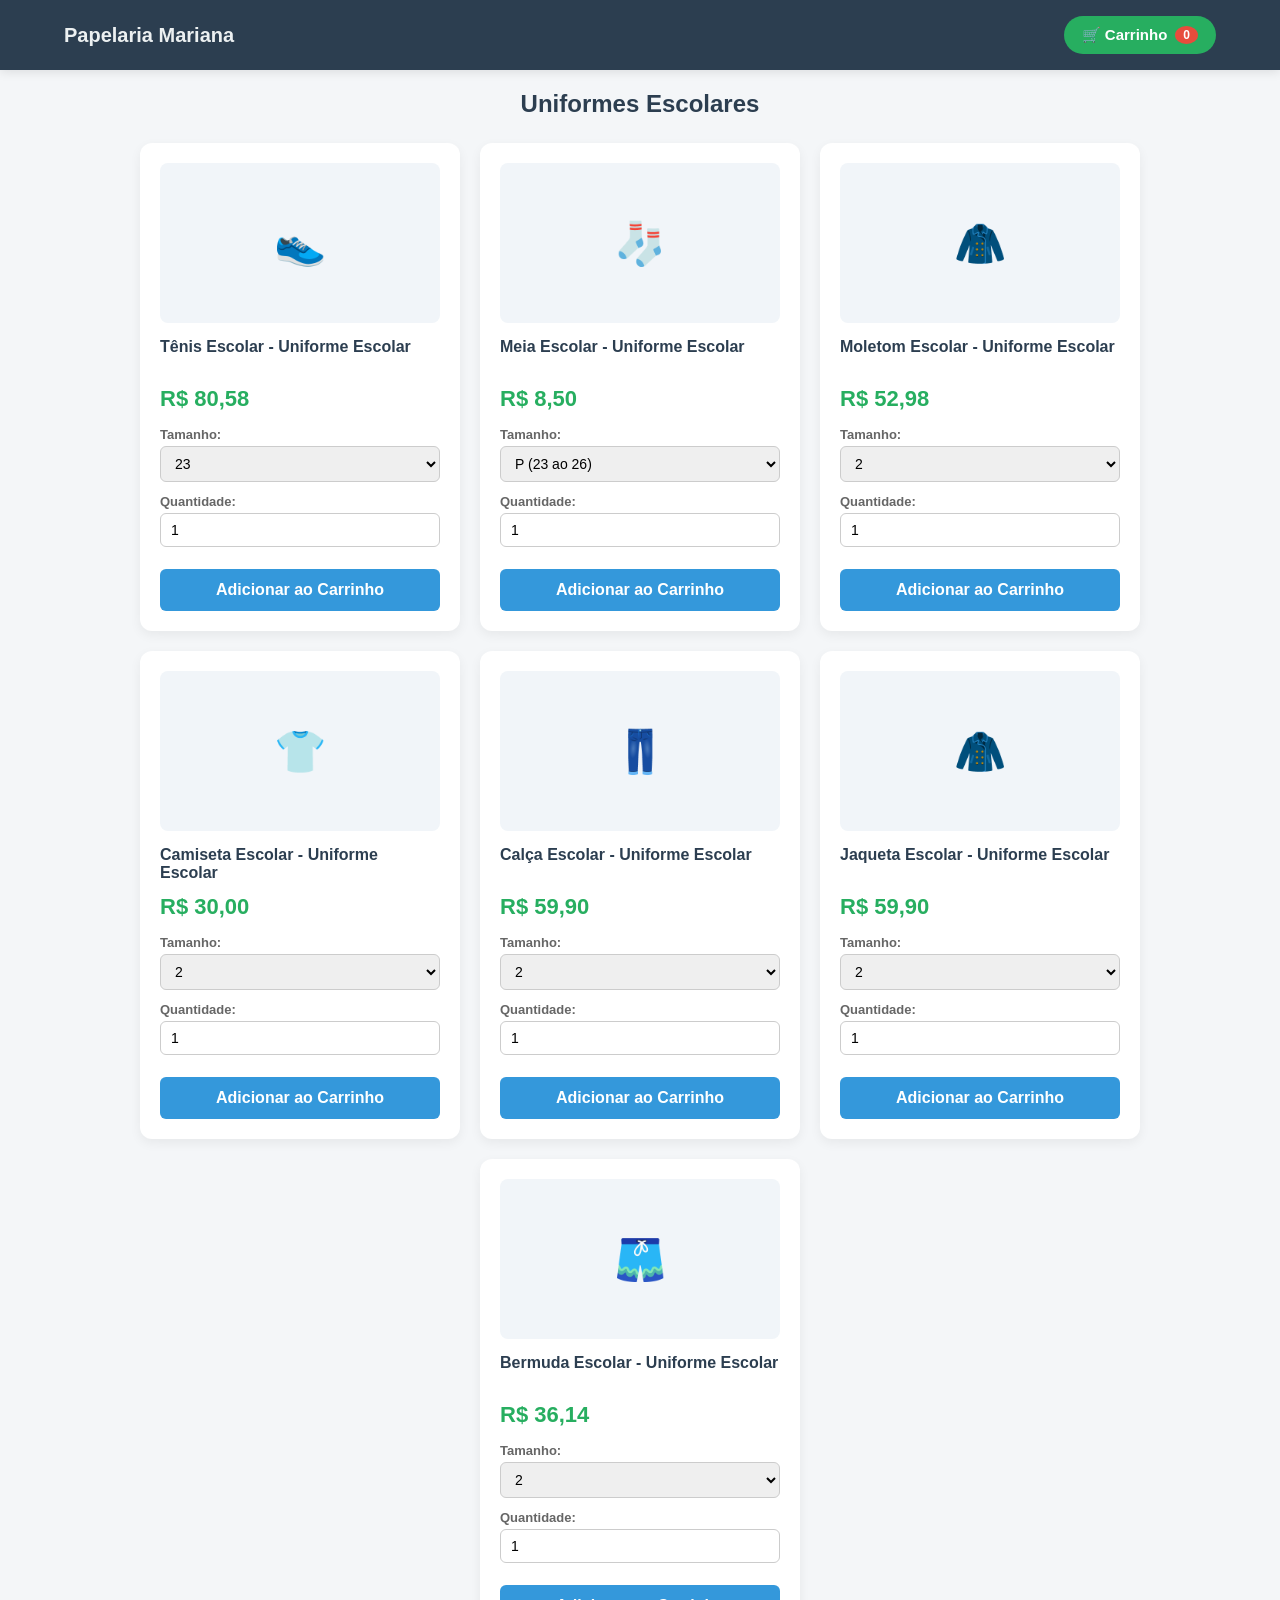
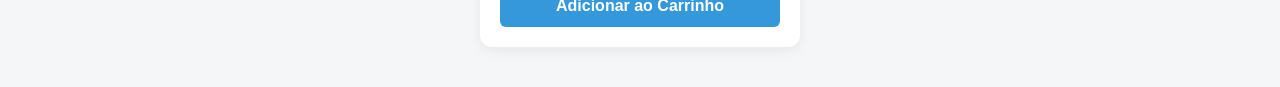
==== commit b2e4364b: "teste de erros" ====
--- a/index.html
+++ b/index.html
@@ -6,65 +6,38 @@
     <link rel="stylesheet" href="css/style.css">
     <title>Papelaria Mariana - Uniformes Escolares</title>
 </head>
-
 <body>
 
 <header>
     <a href="index.html" class="logo">Papelaria Mariana</a>
-
-    <button class="btn-carrinho-header"
-            onclick="abrirDrawer()"
-            aria-label="Abrir carrinho">
-        🛒 Carrinho
-        <span class="badge-count" id="badge-total">0</span>
+    <button class="btn-carrinho-header" onclick="abrirDrawer()" aria-label="Abrir carrinho de compras">
+        🛒 Carrinho <span class="badge-count" id="badge-total">0</span>
     </button>
 </header>
 
 <div class="container">
-
     <h1 class="titulo-pagina">Uniformes Escolares</h1>
-
     <div class="vitrine" id="vitrine"></div>
-
 </div>
 
-<div class="drawer-overlay"
-     id="drawerOverlay"
-     onclick="fecharDrawer()">
-</div>
+<div class="drawer-overlay" id="drawerOverlay" onclick="fecharDrawer()"></div>
 
-<div class="cart-drawer"
-     id="cartDrawer"
-     role="dialog"
-     aria-modal="true">
-
+<div class="cart-drawer" id="cartDrawer" role="dialog" aria-modal="true" aria-label="Seu carrinho de compras">
     <div class="drawer-header">
         <h2>🛒 Meu Carrinho</h2>
-
-        <button class="btn-fechar"
-                onclick="fecharDrawer()">
-            &times;
-        </button>
+        <button class="btn-fechar" onclick="fecharDrawer()" aria-label="Fechar carrinho">&times;</button>
     </div>
-
     <div class="drawer-body" id="drawerItems"></div>
-
     <div class="drawer-footer">
-
         <div class="total-linha">
             <span>Total:</span>
             <span id="drawerTotal">R$ 0,00</span>
         </div>
-
-        <a href="carrinho.html"
-           class="btn-checkout">
-            Ver Carrinho / Finalizar
-        </a>
-
+        <a href="carrinho.html" class="btn-checkout">Ver Carrinho / Finalizar</a>
     </div>
 </div>
 
 <script src="js/carrinho.js"></script>
 <script src="js/produtos.js"></script>
 </body>
-</html>+</html>
--- a/css/style.css
+++ b/css/style.css
@@ -1,8 +1,12 @@
+/* ============================================
+   PAPELARIA MARIANA - ESTILOS GERAIS
+============================================ */
+
 * {
     box-sizing: border-box;
+    font-family: "Segoe UI", Tahoma, Geneva, Verdana, sans-serif;
     margin: 0;
     padding: 0;
-    font-family: 'Segoe UI', Tahoma, Geneva, Verdana, sans-serif;
 }
 
 body {
@@ -10,9 +14,34 @@
     color: #333;
 }
 
-/* =========================
-   HEADER
-========================= */
+body.pagina-formulario {
+    min-height: 100vh;
+    padding: 30px 20px;
+    display: flex;
+    flex-direction: column;
+    align-items: center;
+}
+
+body.pagina-carrinho {
+    padding: 30px 20px;
+}
+
+h1 {
+    color: #2c3e50;
+    text-align: center;
+}
+
+button,
+input,
+select {
+    font: inherit;
+}
+
+/* HEADER */
+
+body:not(.pagina-formulario):not(.pagina-carrinho) {
+    padding-top: 90px;
+}
 
 header {
     position: fixed;
@@ -26,7 +55,7 @@
     justify-content: space-between;
     align-items: center;
     padding: 0 5%;
-    box-shadow: 0 2px 10px rgba(0, 0, 0, 0.1);
+    box-shadow: 0 2px 10px rgba(0,0,0,0.1);
     z-index: 100;
 }
 
@@ -49,11 +78,15 @@
     align-items: center;
     gap: 8px;
     font-size: 15px;
-    transition: 0.2s;
+    transition: background 0.2s, transform 0.1s;
 }
 
 .btn-carrinho-header:hover {
     background-color: #219150;
+}
+
+.btn-carrinho-header:active {
+    transform: scale(0.98);
 }
 
 .badge-count {
@@ -66,14 +99,12 @@
     text-align: center;
 }
 
-/* =========================
-   CONTAINER
-========================= */
+/* VITRINE */
 
 .container {
     max-width: 1150px;
-    margin: 0 auto;
-    padding: 100px 20px 40px;
+    margin: 0 auto 40px;
+    padding: 0 20px;
 }
 
 .titulo-pagina {
@@ -83,10 +114,6 @@
     font-size: 24px;
 }
 
-/* =========================
-   PRODUTOS
-========================= */
-
 .vitrine {
     display: flex;
     flex-wrap: wrap;
@@ -97,18 +124,18 @@
 .produto {
     background: white;
     border-radius: 12px;
-    box-shadow: 0 4px 12px rgba(0, 0, 0, 0.06);
+    box-shadow: 0 4px 12px rgba(0,0,0,0.06);
     padding: 20px;
     width: 320px;
     display: flex;
     flex-direction: column;
     justify-content: space-between;
-    transition: 0.2s;
+    transition: transform 0.2s, box-shadow 0.2s;
 }
 
 .produto:hover {
     transform: translateY(-4px);
-    box-shadow: 0 6px 16px rgba(0, 0, 0, 0.1);
+    box-shadow: 0 6px 16px rgba(0,0,0,0.1);
 }
 
 .produto-img {
@@ -148,28 +175,30 @@
     margin-bottom: 12px;
 }
 
-.campo-grupo label {
+.campo-grupo label,
+.formulario label {
     display: block;
     font-size: 13px;
     color: #666;
     margin-bottom: 4px;
+    font-weight: bold;
 }
 
 select,
 input[type="number"],
-input[type="text"],
-input[type="email"],
-input[type="password"] {
-    width: 100%;
-    padding: 9px 10px;
+.formulario input {
+    width: 100%;
+    padding: 8px 10px;
     border: 1px solid #ccc;
     border-radius: 6px;
     font-size: 14px;
     outline: none;
+    transition: border-color 0.2s;
 }
 
 select:focus,
-input:focus {
+input[type="number"]:focus,
+.formulario input:focus {
     border-color: #3498db;
 }
 
@@ -183,24 +212,25 @@
     font-weight: bold;
     cursor: pointer;
     margin-top: 10px;
+    transition: background 0.2s;
 }
 
 .btn-add:hover {
     background-color: #2980b9;
 }
 
-/* =========================
-   DRAWER DO CARRINHO
-========================= */
+/* DRAWER */
 
 .drawer-overlay {
     position: fixed;
     inset: 0;
-    background: rgba(0, 0, 0, 0.5);
+    width: 100vw;
+    height: 100vh;
+    background: rgba(0,0,0,0.5);
     z-index: 998;
     opacity: 0;
     visibility: hidden;
-    transition: 0.3s;
+    transition: opacity 0.3s ease, visibility 0.3s ease;
 }
 
 .drawer-overlay.ativo {
@@ -217,7 +247,7 @@
     height: 100vh;
     background: white;
     z-index: 999;
-    box-shadow: -4px 0 15px rgba(0, 0, 0, 0.15);
+    box-shadow: -4px 0 15px rgba(0,0,0,0.15);
     display: flex;
     flex-direction: column;
     transition: right 0.3s ease-in-out;
@@ -249,6 +279,10 @@
     color: #888;
 }
 
+.btn-fechar:hover {
+    color: #333;
+}
+
 .drawer-body {
     flex: 1;
     padding: 20px;
@@ -259,9 +293,9 @@
     display: flex;
     justify-content: space-between;
     align-items: center;
+    gap: 10px;
     padding: 12px 0;
     border-bottom: 1px solid #eee;
-    gap: 10px;
 }
 
 .item-info {
@@ -276,13 +310,7 @@
 .item-info p {
     font-size: 12px;
     color: #777;
-    margin-top: 3px;
-}
-
-.qtd-controle {
-    display: flex;
-    align-items: center;
-    gap: 6px;
+    margin-top: 2px;
 }
 
 .qtd-btn {
@@ -321,8 +349,7 @@
     color: #2c3e50;
 }
 
-.btn-checkout,
-.botao-principal {
+.btn-checkout {
     display: block;
     width: 100%;
     background: #27ae60;
@@ -332,47 +359,93 @@
     border-radius: 6px;
     text-decoration: none;
     font-weight: bold;
-    border: none;
-    cursor: pointer;
-}
-
-.btn-checkout:hover,
-.botao-principal:hover {
-    background: #219150;
-}
-
-/* =========================
-   PÁGINAS INTERNAS
-========================= */
-
-.pagina-interna {
-    min-height: 100vh;
-    padding: 30px 20px;
-    background-color: #f4f4f9;
-    display: flex;
-    flex-direction: column;
-    align-items: center;
-}
-
-.pagina-interna h1 {
-    color: #2c3e50;
-    text-align: center;
-    margin-bottom: 25px;
-}
-
-.caixa {
-    background-color: white;
+}
+
+/* FORMULÁRIOS */
+
+.formulario,
+.pagamento-box {
+    background: white;
     border: 1px solid #ddd;
     padding: 30px;
     width: 100%;
+    border-radius: 8px;
+    box-shadow: 0 4px 8px rgba(0,0,0,0.1);
+}
+
+.formulario {
+    max-width: 450px;
+}
+
+.pagamento-box {
+    max-width: 500px;
+}
+
+.formulario h2,
+.cliente h3 {
+    color: #2c3e50;
+    margin-top: 0;
+}
+
+.grupo-input {
+    margin-bottom: 15px;
+}
+
+.formulario input {
+    padding: 10px;
+    font-size: 16px;
+}
+
+.observacao {
+    font-size: 12px;
+    color: #777;
+    margin-top: 5px;
+}
+
+.formulario button,
+.pagamento-box > button {
+    background-color: #28a745;
+    color: white;
+    border: none;
+    padding: 12px 15px;
+    cursor: pointer;
+    border-radius: 5px;
+    width: 100%;
+    font-size: 16px;
+    font-weight: bold;
+    margin-top: 10px;
+}
+
+.formulario button:hover,
+.pagamento-box > button:hover {
+    background-color: #218838;
+}
+
+.voltar {
+    display: block;
+    text-align: center;
+    margin-top: 15px;
+    color: #0056b3;
+    text-decoration: none;
+}
+
+/* CARRINHO */
+
+.pagina-carrinho .container {
+    width: 100%;
     max-width: 800px;
-    border-radius: 8px;
-    box-shadow: 0 4px 8px rgba(0, 0, 0, 0.1);
-}
-
-/* =========================
-   CARRINHO
-========================= */
+}
+
+.pagina-carrinho h1 {
+    margin-bottom: 25px;
+}
+
+.carrinho {
+    background: white;
+    border-radius: 10px;
+    padding: 25px;
+    box-shadow: 0 4px 12px rgba(0,0,0,0.08);
+}
 
 .item-carrinho {
     display: flex;
@@ -388,7 +461,7 @@
 }
 
 .detalhes-produto h3 {
-    margin-bottom: 7px;
+    margin: 0 0 7px;
     font-size: 18px;
     color: #333;
 }
@@ -416,18 +489,12 @@
     font-weight: bold;
 }
 
-.remover {
-    background: none !important;
+.controle .remover {
+    background: none;
     color: #e74c3c;
-    width: auto !important;
+    width: auto;
     text-decoration: underline;
     margin-left: 8px;
-}
-
-.preco-item {
-    font-size: 18px;
-    font-weight: bold;
-    color: #28a745;
 }
 
 .total {
@@ -444,6 +511,11 @@
     color: #28a745;
 }
 
+.botoes {
+    margin-top: 20px;
+}
+
+.botao-principal,
 .botao-secundario {
     display: block;
     width: 100%;
@@ -454,6 +526,19 @@
     cursor: pointer;
     text-align: center;
     text-decoration: none;
+}
+
+.botao-principal {
+    background-color: #28a745;
+    color: white;
+    border: none;
+}
+
+.botao-principal:hover {
+    background-color: #218838;
+}
+
+.botao-secundario {
     background-color: transparent;
     color: #0056b3;
     border: 1px solid #0056b3;
@@ -474,53 +559,7 @@
     text-decoration: none;
 }
 
-/* =========================
-   FORMULÁRIO
-========================= */
-
-.formulario {
-    background-color: white;
-    border: 1px solid #ddd;
-    padding: 30px;
-    width: 100%;
-    max-width: 450px;
-    border-radius: 8px;
-    box-shadow: 0 4px 8px rgba(0, 0, 0, 0.1);
-}
-
-.formulario h2 {
-    color: #2c3e50;
-    margin-bottom: 20px;
-}
-
-.grupo-input {
-    margin-bottom: 15px;
-}
-
-.grupo-input label {
-    display: block;
-    margin-bottom: 5px;
-    font-weight: bold;
-    color: #333;
-}
-
-.observacao {
-    font-size: 12px;
-    color: #777;
-    margin-top: 5px;
-}
-
-.voltar {
-    display: block;
-    text-align: center;
-    margin-top: 15px;
-    color: #0056b3;
-    text-decoration: none;
-}
-
-/* =========================
-   PAGAMENTO
-========================= */
+/* PAGAMENTO */
 
 .cliente {
     background: #f8f9fa;
@@ -529,11 +568,6 @@
     margin-bottom: 20px;
 }
 
-.cliente h3 {
-    margin-bottom: 10px;
-    color: #2c3e50;
-}
-
 .cliente p {
     margin: 5px 0;
     font-size: 14px;
@@ -567,9 +601,9 @@
 .item-resumo {
     display: flex;
     justify-content: space-between;
+    gap: 15px;
     padding: 8px 0;
     border-bottom: 1px solid #eee;
-    gap: 15px;
     font-size: 14px;
 }
 
@@ -581,6 +615,7 @@
     cursor: pointer;
     display: flex;
     align-items: center;
+    gap: 5px;
 }
 
 .opcao-pagamento:hover {
@@ -588,35 +623,20 @@
 }
 
 .opcao-pagamento input {
-    margin-right: 10px;
+    margin-right: 5px;
     transform: scale(1.3);
 }
 
-/* =========================
-   RESPONSIVIDADE
-========================= */
+/* RESPONSIVO */
 
 @media (max-width: 600px) {
-
     header {
         padding: 0 15px;
     }
 
-    .logo {
-        font-size: 17px;
-    }
-
-    .btn-carrinho-header {
-        padding: 9px 12px;
-    }
-
-    .container {
-        padding-left: 15px;
-        padding-right: 15px;
-    }
-
     .produto {
         width: 100%;
+        max-width: 360px;
     }
 
     .item-carrinho {
@@ -624,11 +644,17 @@
         align-items: flex-start;
     }
 
-    .preco-item {
+    .item-carrinho > .preco {
         align-self: flex-end;
     }
 
-    .caixa {
-        padding: 20px;
+    .item-resumo {
+        flex-direction: column;
     }
-}
+
+    .cart-drawer {
+        width: 100%;
+        max-width: 100%;
+        right: -100%;
+    }
+}
